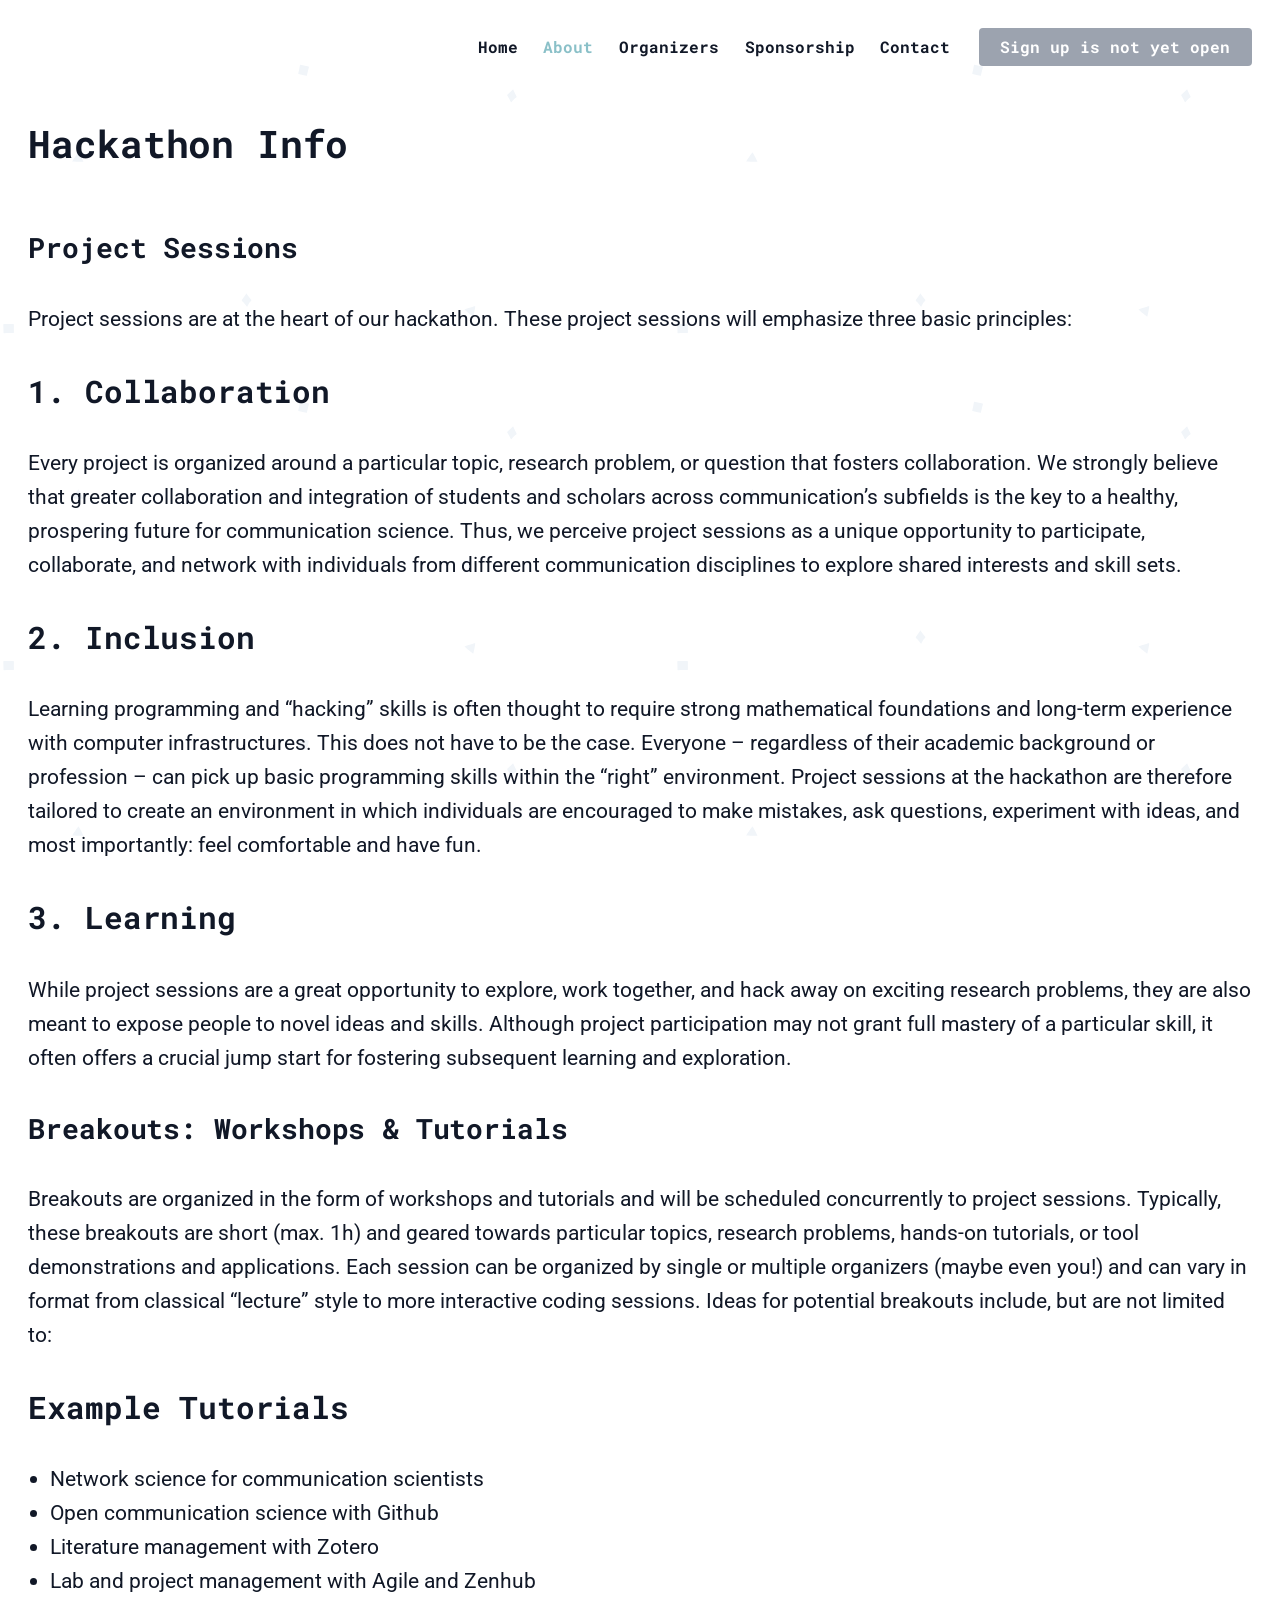
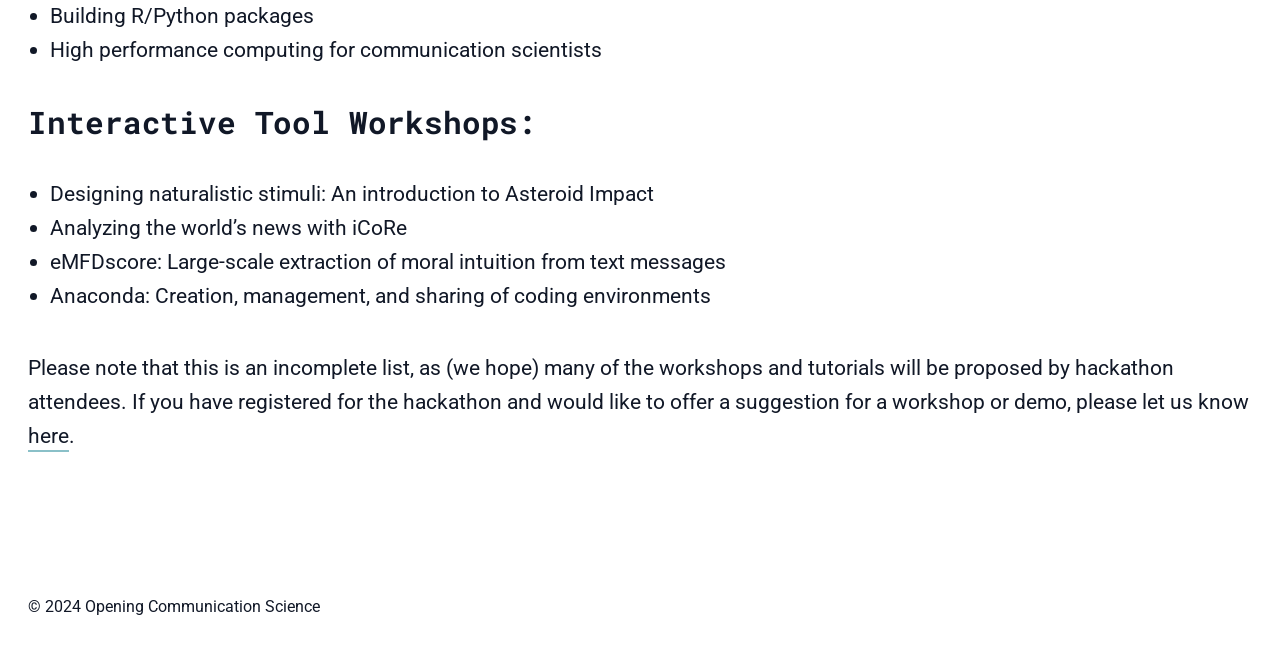
==== about/index.html @ c0825c92 "deploy: c9e9cd7296f5fb34f04fe5cd04d7754f716334cf" ====
<!doctype html><html lang="en"><head><meta charset="utf-8"><meta name="viewport" content="width=device-width,initial-scale=1"><title>About | Opening Communication Science</title><link rel="stylesheet" href="/css/main.min.css"><script src="/js/main.min.js" defer="defer"></script><script async src="https://www.googletagmanager.com/gtag/js?id=UA-152389130-1"></script><script>window.dataLayer = window.dataLayer || [];
        function gtag(){dataLayer.push(arguments);}
        gtag('js', new Date());

        gtag('config', 'UA-152389130-1');</script><meta name="description" content="More information about the 2022 hackathon"><meta name="format-detection" content="telephone=no"><meta name="robots" content="index,follow"><link rel="canonical" href="https://hackingcommsci.org/about/"><meta name="twitter:card" content="summary_large_image"><meta name="twitter:title" content="About | Opening Communication Science"><meta name="twitter:description" content="More information about the 2022 hackathon"><meta name="twitter:site" content="@jake_fisher"><meta name="twitter:creator" content="@jake_fisher"><meta name="twitter:image:src" content="https://hackingcommsci.org/commhack-site/images/meta/social_image.png"><meta name="og:title" content="About | Opening Communication Science"><meta name="og:description" content="More information about the 2022 hackathon"><meta name="og:image" content="https://hackingcommsci.org/commhack-site/images/meta/social_image.png"><meta name="og:url" content="https://hackingcommsci.org/about/"><meta name="og:site_name" content="Opening Communication Science"><meta name="og:locale" content="en_GB"><meta name="og:type" content="website"><link rel="icon" type="image/svg+xml" href="/commhack-site/favicon.svg"><link rel="icon" type="image/png" href="/commhack-site/favicon.png"><link rel="apple-touch-icon" href="/commhack-site/images/meta/ios_app_image.png" sizes="180x180"></head><body id="page-about" class="type-page page-about bg-white color-primary font-base leading-normal"><a class="sr-only" href="#main">Skip to content</a><div id="wrapper" class="wrapper box-flex pb-900"><header id="header" class="header"><div class="header-inner inner pt-600 pb-600 mobileL:box-flex"><a class="logo box-block color-white weight-bold" href="/commhack-site/" title="#HACKICA20">#HACKICA20</a><nav id="nav" class="nav box-hidden mobileXL:box-block" aria-label="Primary"><ul class="menu mobileXL:box-flex"><li class="item"><a href="/commhack-site/" style="border-radius: .1em" class="link box-block color-primary text-400 weight-semibold pl-300 pr-300">Home</a></li><li class="item"><a href="/commhack-site/about/" style="border-radius: .1em" class="link box-block color-primary text-400 weight-semibold pl-300 pr-300 active" aria-current="page">About</a></li><li class="item"><a href="/commhack-site/organizers/" style="border-radius: .1em" class="link box-block color-primary text-400 weight-semibold pl-300 pr-300">Organizers</a></li><li class="item"><a href="/commhack-site/sponsorship/" style="border-radius: .1em" class="link box-block color-primary text-400 weight-semibold pl-300 pr-300">Sponsorship</a></li><li class="item"><a href="/commhack-site/contact/" style="border-radius: .1em" class="link box-block color-primary text-400 weight-semibold pl-300 pr-300">Contact</a></li><li class="item ml-400"><a href="" class="link link-get-started bg-grey box-block color-white text-400 weight-semibold pl-500 pr-500">Sign up is not yet open</a></li></ul></nav></div></header><main id="main" class="main inner box-flex pt-600 pb-1100" tabindex="-1"><article id="container-centre" class="column centre"><header class="page-header"><h1 class="page-title">Hackathon Info</h1></header><div class="content flow"><h2>Project Sessions</h2><p>Project sessions are at the heart of our hackathon. These project sessions will emphasize three basic principles:</p><h3>1. Collaboration</h3><p>Every project is organized around a particular topic, research problem, or question that fosters collaboration. We strongly believe that greater collaboration and integration of students and scholars across communication’s subfields is the key to a healthy, prospering future for communication science. Thus, we perceive project sessions as a unique opportunity to participate, collaborate, and network with individuals from different communication disciplines to explore shared interests and skill sets.</p><h3>2. Inclusion</h3><p>Learning programming and “hacking” skills is often thought to require strong mathematical foundations and long-term experience with computer infrastructures. This does not have to be the case. Everyone – regardless of their academic background or profession – can pick up basic programming skills within the “right” environment. Project sessions at the hackathon are therefore tailored to create an environment in which individuals are encouraged to make mistakes, ask questions, experiment with ideas, and most importantly: feel comfortable and have fun.</p><h3>3. Learning</h3><p>While project sessions are a great opportunity to explore, work together, and hack away on exciting research problems, they are also meant to expose people to novel ideas and skills. Although project participation may not grant full mastery of a particular skill, it often offers a crucial jump start for fostering subsequent learning and exploration.</p><h2>Breakouts: Workshops &amp; Tutorials</h2><p>Breakouts are organized in the form of workshops and tutorials and will be scheduled concurrently to project sessions. Typically, these breakouts are short (max. 1h) and geared towards particular topics, research problems, hands-on tutorials, or tool demonstrations and applications. Each session can be organized by single or multiple organizers (maybe even you!) and can vary in format from classical “lecture” style to more interactive coding sessions. Ideas for potential breakouts include, but are not limited to:</p><h3>Example Tutorials</h3><ul><li>Network science for communication scientists</li><li>Open communication science with Github</li><li>Literature management with Zotero</li><li>Lab and project management with Agile and Zenhub</li><li>Building R/Python packages</li><li>High performance computing for communication scientists</li></ul><h3>Interactive Tool Workshops:</h3><ul><li>Designing naturalistic stimuli: An introduction to Asteroid Impact</li><li>Analyzing the world’s news with iCoRe</li><li>eMFDscore: Large-scale extraction of moral intuition from text messages</li><li>Anaconda: Creation, management, and sharing of coding environments</li></ul><p>Please note that this is an incomplete list, as (we hope) many of the workshops and tutorials will be proposed by hackathon attendees. If you have registered for the hackathon and would like to offer a suggestion for a workshop or demo, please let us know <a href="https://mediaillinois.co1.qualtrics.com/jfe/form/SV_9S20aEF33zdWPe6">here</a>.</p></div></article></main><footer id="footer" class="footer bg-white"><div class="footer-inner inner box-flex pt-600 pb-600"><p class="color-primary text-400">© 2024 Opening Communication Science</p><ul class="social-icons box-flex"><li class="ml-400"><a href="https://github.com/jacobtfisher/commhack-2022" class="icon-link box-block color-primary" target="_blank" rel="noreferrer noopener"><span class="sr-only">Find me on github</span> <svg class="icon box-block" fill="currentColor" aria-hidden="true"><use xmlns:xlink="http://www.w3.org/1999/xlink" xlink:href="/commhack-site/images/icons/icon-library.svg#icon-github"></use></svg></a></li><li class="ml-400"><a href="https://twitter.com/hackingcommsci" class="icon-link box-block color-primary" target="_blank" rel="noreferrer noopener"><span class="sr-only">Find me on twitter</span> <svg class="icon box-block" fill="currentColor" aria-hidden="true"><use xmlns:xlink="http://www.w3.org/1999/xlink" xlink:href="/commhack-site/images/icons/icon-library.svg#icon-twitter"></use></svg></a></li></ul></div></footer></div><nav id="mobile-nav" class="mobile-nav width-full height-screen box-flex bg-white pl-700 pr-700 pt-800 z-20 mobileXL:box-hidden" aria-label="Mobile"><ul class="width-full"><li class="item"><a href="/commhack-site/" class="link box-block color-primary text-600 weight-bold">Home</a></li><li class="item"><a href="/commhack-site/about/" class="link box-block color-primary text-600 weight-bold active" aria-current="page">About</a></li><li class="item"><a href="/commhack-site/organizers/" class="link box-block color-primary text-600 weight-bold">Organizers</a></li><li class="item"><a href="/commhack-site/sponsorship/" class="link box-block color-primary text-600 weight-bold">Sponsorship</a></li><li class="item"><a href="/commhack-site/contact/" class="link box-block color-primary text-600 weight-bold">Contact</a></li></ul></nav><button id="mobile-nav-toggle" class="mobile-nav-toggle box-flex width-full bg-secondary z-20 mobileXL:box-hidden" aria-label="Mobile Navigation Toggle" aria-expanded="false" aria-controls="mobile-nav"><span class="mobile-nav-label text-400 weight-bold color-white">Menu</span> <span class="mobile-nav-icon box-flex ml-300" aria-hidden="true"><span class="icon-line box-block bg-white"></span> <span class="icon-line box-block bg-white"></span> <span class="icon-line box-block bg-white"></span></span></button></body></html>
---- css/main.min.css ----
@charset "UTF-8";@import url(https://cdn-uicons.flaticon.com/uicons-regular-rounded/css/uicons-regular-rounded.css);@import url(https://fonts.googleapis.com/css2?family=Roboto+Mono:ital,wght@0,100;0,200;0,300;0,400;0,500;0,600;0,700;1,100;1,200;1,300;1,400;1,500;1,600;1,700&family=Roboto:ital,wght@0,100;0,300;0,400;0,500;0,700;0,900;1,100;1,300;1,400;1,500;1,700;1,900&display=swap);.bg-primary{background:#111827}.bg-secondary{background:#8ac0c8}.bg-light-red{background:#f87171}.bg-grey{background:#9ca3af}.bg-light-grey{background:#f3f4f6}.bg-white{background:#fff}.color-primary{color:#111827}.color-secondary{color:#8ac0c8}.color-light-red{color:#f87171}.color-grey{color:#9ca3af}.color-light-grey{color:#f3f4f6}.color-white{color:#fff}.font-base{font-family:Roboto,ui-sans-serif,system-ui,-apple-system,BlinkMacSystemFont,sans-serif}.font-heading{font-family:Roboto Mono,ui-monospace,system-ui,-apple-system,BlinkMacSystemFont,monospace}.box-block{display:block}.box-inline-block{display:inline-block}.box-flex{display:flex}.box-grid{display:grid}.box-hidden{display:none}.mt-200{margin-top:clamp(.56rem,.53rem + .16vw,.64rem)}.mt-300{margin-top:clamp(.7rem,.66rem + .2vw,.8rem)}.mt-400{margin-top:clamp(.88rem,.83rem + .24vw,1rem)}.mt-500{margin-top:clamp(1.09rem,1rem + .47vw,1.33rem)}.mt-600{margin-top:clamp(1.37rem,1.21rem + .8vw,1.78rem)}.mt-700{margin-top:clamp(1.71rem,1.45rem + 1.29vw,2.37rem)}.mt-800{margin-top:clamp(2.14rem,1.74rem + 1.99vw,3.16rem)}.mt-900{margin-top:clamp(2.67rem,2.07rem + 3vw,4.21rem)}.mt-1000{margin-top:clamp(3.34rem,2.45rem + 4.43vw,5.61rem)}.mt-1100{margin-top:clamp(4.18rem,3.06rem + 5.54vw,7.01rem)}.mb-200{margin-bottom:clamp(.56rem,.53rem + .16vw,.64rem)}.mb-300{margin-bottom:clamp(.7rem,.66rem + .2vw,.8rem)}.mb-400{margin-bottom:clamp(.88rem,.83rem + .24vw,1rem)}.mb-500{margin-bottom:clamp(1.09rem,1rem + .47vw,1.33rem)}.mb-600{margin-bottom:clamp(1.37rem,1.21rem + .8vw,1.78rem)}.mb-700{margin-bottom:clamp(1.71rem,1.45rem + 1.29vw,2.37rem)}.mb-800{margin-bottom:clamp(2.14rem,1.74rem + 1.99vw,3.16rem)}.mb-900{margin-bottom:clamp(2.67rem,2.07rem + 3vw,4.21rem)}.mb-1000{margin-bottom:clamp(3.34rem,2.45rem + 4.43vw,5.61rem)}.mb-1100{margin-bottom:clamp(4.18rem,3.06rem + 5.54vw,7.01rem)}.ml-200{margin-left:clamp(.56rem,.53rem + .16vw,.64rem)}.ml-300{margin-left:clamp(.7rem,.66rem + .2vw,.8rem)}.ml-400{margin-left:clamp(.88rem,.83rem + .24vw,1rem)}.ml-500{margin-left:clamp(1.09rem,1rem + .47vw,1.33rem)}.ml-600{margin-left:clamp(1.37rem,1.21rem + .8vw,1.78rem)}.ml-700{margin-left:clamp(1.71rem,1.45rem + 1.29vw,2.37rem)}.ml-800{margin-left:clamp(2.14rem,1.74rem + 1.99vw,3.16rem)}.ml-900{margin-left:clamp(2.67rem,2.07rem + 3vw,4.21rem)}.ml-1000{margin-left:clamp(3.34rem,2.45rem + 4.43vw,5.61rem)}.ml-1100{margin-left:clamp(4.18rem,3.06rem + 5.54vw,7.01rem)}.mr-200{margin-right:clamp(.56rem,.53rem + .16vw,.64rem)}.mr-300{margin-right:clamp(.7rem,.66rem + .2vw,.8rem)}.mr-400{margin-right:clamp(.88rem,.83rem + .24vw,1rem)}.mr-500{margin-right:clamp(1.09rem,1rem + .47vw,1.33rem)}.mr-600{margin-right:clamp(1.37rem,1.21rem + .8vw,1.78rem)}.mr-700{margin-right:clamp(1.71rem,1.45rem + 1.29vw,2.37rem)}.mr-800{margin-right:clamp(2.14rem,1.74rem + 1.99vw,3.16rem)}.mr-900{margin-right:clamp(2.67rem,2.07rem + 3vw,4.21rem)}.mr-1000{margin-right:clamp(3.34rem,2.45rem + 4.43vw,5.61rem)}.mr-1100{margin-right:clamp(4.18rem,3.06rem + 5.54vw,7.01rem)}.pt-200{padding-top:clamp(.56rem,.53rem + .16vw,.64rem)}.pt-300{padding-top:clamp(.7rem,.66rem + .2vw,.8rem)}.pt-400{padding-top:clamp(.88rem,.83rem + .24vw,1rem)}.pt-500{padding-top:clamp(1.09rem,1rem + .47vw,1.33rem)}.pt-600{padding-top:clamp(1.37rem,1.21rem + .8vw,1.78rem)}.pt-700{padding-top:clamp(1.71rem,1.45rem + 1.29vw,2.37rem)}.pt-800{padding-top:clamp(2.14rem,1.74rem + 1.99vw,3.16rem)}.pt-900{padding-top:clamp(2.67rem,2.07rem + 3vw,4.21rem)}.pt-1000{padding-top:clamp(3.34rem,2.45rem + 4.43vw,5.61rem)}.pt-1100{padding-top:clamp(4.18rem,3.06rem + 5.54vw,7.01rem)}.pb-200{padding-bottom:clamp(.56rem,.53rem + .16vw,.64rem)}.pb-300{padding-bottom:clamp(.7rem,.66rem + .2vw,.8rem)}.pb-400{padding-bottom:clamp(.88rem,.83rem + .24vw,1rem)}.pb-500{padding-bottom:clamp(1.09rem,1rem + .47vw,1.33rem)}.pb-600{padding-bottom:clamp(1.37rem,1.21rem + .8vw,1.78rem)}.pb-700{padding-bottom:clamp(1.71rem,1.45rem + 1.29vw,2.37rem)}.pb-800{padding-bottom:clamp(2.14rem,1.74rem + 1.99vw,3.16rem)}.pb-900{padding-bottom:clamp(2.67rem,2.07rem + 3vw,4.21rem)}.pb-1000{padding-bottom:clamp(3.34rem,2.45rem + 4.43vw,5.61rem)}.pb-1100{padding-bottom:clamp(4.18rem,3.06rem + 5.54vw,7.01rem)}.pl-200{padding-left:clamp(.56rem,.53rem + .16vw,.64rem)}.pl-300{padding-left:clamp(.7rem,.66rem + .2vw,.8rem)}.pl-400{padding-left:clamp(.88rem,.83rem + .24vw,1rem)}.pl-500{padding-left:clamp(1.09rem,1rem + .47vw,1.33rem)}.pl-600{padding-left:clamp(1.37rem,1.21rem + .8vw,1.78rem)}.pl-700{padding-left:clamp(1.71rem,1.45rem + 1.29vw,2.37rem)}.pl-800{padding-left:clamp(2.14rem,1.74rem + 1.99vw,3.16rem)}.pl-900{padding-left:clamp(2.67rem,2.07rem + 3vw,4.21rem)}.pl-1000{padding-left:clamp(3.34rem,2.45rem + 4.43vw,5.61rem)}.pl-1100{padding-left:clamp(4.18rem,3.06rem + 5.54vw,7.01rem)}.pr-200{padding-right:clamp(.56rem,.53rem + .16vw,.64rem)}.pr-300{padding-right:clamp(.7rem,.66rem + .2vw,.8rem)}.pr-400{padding-right:clamp(.88rem,.83rem + .24vw,1rem)}.pr-500{padding-right:clamp(1.09rem,1rem + .47vw,1.33rem)}.pr-600{padding-right:clamp(1.37rem,1.21rem + .8vw,1.78rem)}.pr-700{padding-right:clamp(1.71rem,1.45rem + 1.29vw,2.37rem)}.pr-800{padding-right:clamp(2.14rem,1.74rem + 1.99vw,3.16rem)}.pr-900{padding-right:clamp(2.67rem,2.07rem + 3vw,4.21rem)}.pr-1000{padding-right:clamp(3.34rem,2.45rem + 4.43vw,5.61rem)}.pr-1100{padding-right:clamp(4.18rem,3.06rem + 5.54vw,7.01rem)}.text-200{font-size:clamp(.56rem,.53rem + .16vw,.64rem)}.text-300{font-size:clamp(.7rem,.66rem + .2vw,.8rem)}.text-400{font-size:clamp(.88rem,.83rem + .24vw,1rem)}.text-500{font-size:clamp(1.09rem,1rem + .47vw,1.33rem)}.text-600{font-size:clamp(1.37rem,1.21rem + .8vw,1.78rem)}.text-700{font-size:clamp(1.71rem,1.45rem + 1.29vw,2.37rem)}.text-800{font-size:clamp(2.14rem,1.74rem + 1.99vw,3.16rem)}.text-900{font-size:clamp(2.67rem,2.07rem + 3vw,4.21rem)}.text-1000{font-size:clamp(3.34rem,2.45rem + 4.43vw,5.61rem)}.text-1100{font-size:clamp(4.18rem,3.06rem + 5.54vw,7.01rem)}.leading-tight{line-height:1.1}.leading-normal{line-height:1.6}.leading-loose{line-height:2}.weight-thin{font-weight:300}.weight-regular{font-weight:400}.weight-semibold{font-weight:700}.weight-bold{font-weight:900}.width-full{width:100%}.width-screen{width:100vw}.width-half{width:50%}.width-quarter{width:25%}.width-third{width:33.3333333333%}.height-full{height:100%}.height-screen{height:100vh}.length-compact{max-width:25ch}.length-optimal{max-width:75ch}.z-20{z-index:20}@media screen and (min-width:17.5em){.mobileM\:box-block{display:block}.mobileM\:box-inline-block{display:inline-block}.mobileM\:box-flex{display:flex}.mobileM\:box-grid{display:grid}.mobileM\:box-hidden{display:none}.mobileM\:width-full{width:100%}.mobileM\:width-screen{width:100vw}.mobileM\:width-half{width:50%}.mobileM\:width-quarter{width:25%}.mobileM\:width-third{width:33.3333333333%}}@media screen and (min-width:22.5em){.mobileL\:box-block{display:block}.mobileL\:box-inline-block{display:inline-block}.mobileL\:box-flex{display:flex}.mobileL\:box-grid{display:grid}.mobileL\:box-hidden{display:none}.mobileL\:width-full{width:100%}.mobileL\:width-screen{width:100vw}.mobileL\:width-half{width:50%}.mobileL\:width-quarter{width:25%}.mobileL\:width-third{width:33.3333333333%}}@media screen and (min-width:40em){.mobileXL\:box-block{display:block}.mobileXL\:box-inline-block{display:inline-block}.mobileXL\:box-flex{display:flex}.mobileXL\:box-grid{display:grid}.mobileXL\:box-hidden{display:none}.mobileXL\:width-full{width:100%}.mobileXL\:width-screen{width:100vw}.mobileXL\:width-half{width:50%}.mobileXL\:width-quarter{width:25%}.mobileXL\:width-third{width:33.3333333333%}}@media screen and (min-width:48em){.tablet\:box-block{display:block}.tablet\:box-inline-block{display:inline-block}.tablet\:box-flex{display:flex}.tablet\:box-grid{display:grid}.tablet\:box-hidden{display:none}.tablet\:width-full{width:100%}.tablet\:width-screen{width:100vw}.tablet\:width-half{width:50%}.tablet\:width-quarter{width:25%}.tablet\:width-third{width:33.3333333333%}}@media screen and (min-width:64em){.laptop\:box-block{display:block}.laptop\:box-inline-block{display:inline-block}.laptop\:box-flex{display:flex}.laptop\:box-grid{display:grid}.laptop\:box-hidden{display:none}.laptop\:width-full{width:100%}.laptop\:width-screen{width:100vw}.laptop\:width-half{width:50%}.laptop\:width-quarter{width:25%}.laptop\:width-third{width:33.3333333333%}}@media screen and (min-width:80em){.desktop\:box-block{display:block}.desktop\:box-inline-block{display:inline-block}.desktop\:box-flex{display:flex}.desktop\:box-grid{display:grid}.desktop\:box-hidden{display:none}.desktop\:width-full{width:100%}.desktop\:width-screen{width:100vw}.desktop\:width-half{width:50%}.desktop\:width-quarter{width:25%}.desktop\:width-third{width:33.3333333333%}}@media screen and (min-width:90em){.desktopL\:box-block{display:block}.desktopL\:box-inline-block{display:inline-block}.desktopL\:box-flex{display:flex}.desktopL\:box-grid{display:grid}.desktopL\:box-hidden{display:none}.desktopL\:width-full{width:100%}.desktopL\:width-screen{width:100vw}.desktopL\:width-half{width:50%}.desktopL\:width-quarter{width:25%}.desktopL\:width-third{width:33.3333333333%}}@media screen and (min-width:120em){.desktopXL\:box-block{display:block}.desktopXL\:box-inline-block{display:inline-block}.desktopXL\:box-flex{display:flex}.desktopXL\:box-grid{display:grid}.desktopXL\:box-hidden{display:none}.desktopXL\:width-full{width:100%}.desktopXL\:width-screen{width:100vw}.desktopXL\:width-half{width:50%}.desktopXL\:width-quarter{width:25%}.desktopXL\:width-third{width:33.3333333333%}}:root{--max-width:80rem;--gap:clamp(1.37rem,1.21rem + 0.8vw,1.78rem);--base-font-size:1rem;--ratio:1.1;--text-200:calc((var(--base-font-size)/var(--ratio))/var(--ratio)/var(--ratio));--text-300:calc((var(--base-font-size)/var(--ratio))/var(--ratio));--text-400:calc(var(--text-300)*var(--ratio));--text-500:calc(var(--text-400)*var(--ratio)*var(--ratio));--text-600:calc(var(--text-500)*var(--ratio));--text-700:calc(var(--text-600)*var(--ratio));--text-800:calc(var(--text-700)*var(--ratio));--text-900:calc(var(--text-800)*var(--ratio));--text-1000:calc(var(--text-900)*var(--ratio));--text-1100:calc(var(--text-1000)*var(--ratio));--border-radius:.25rem;--border-size:.15rem;--transition-duration:.25s;--transition-timing:ease-out}@media (min-width:48em){:root{--ratio:1.2}}@media (min-width:64em){:root{--ratio:1.25}}.inner{margin:0 auto;max-width:var(--max-width);padding-left:clamp(1.37rem,1.21rem + .8vw,1.78rem);padding-right:clamp(1.37rem,1.21rem + .8vw,1.78rem);width:100%}.flow>*+*{margin-top:var(--gap)}@media (min-width:48em){.flow>*+*{--gap:clamp(1.71rem,1.45rem + 1.29vw,2.37rem)}}[data-src]{opacity:0}.loaded{opacity:1;transition:opacity var(--transition-duration) var(--transition-timing)}.sr-only{clip:rect(0,0,0,0);border-width:0;height:1px;margin:-1px;overflow:hidden;padding:0;position:absolute;white-space:nowrap;width:1px}.tooltip{display:inline-block;position:relative}.tooltip .tooltiptext{background-color:#000;border-radius:6px;color:#fff;font-size:.8rem;padding:5px;position:absolute;text-align:center;visibility:hidden;width:auto;z-index:1}.tooltip:hover .tooltiptext{visibility:visible}*,:after,:before{box-sizing:border-box}html{min-height:100%;scroll-behavior:smooth}body{-webkit-font-smoothing:antialiased;overflow-x:hidden;text-rendering:optimizeLegibility}blockquote,body,dd,dl,figure,h1,h2,h3,h4,ol,p,ul{margin:0}img{display:block;height:auto;max-width:100%}button,input,select,textarea{font:inherit}@media (prefers-reduced-motion:reduce){*{animation-duration:NaNs!important;animation-iteration-count:1!important;scroll-behavior:auto!important;transition-duration:NaNs!important}}ol[class],ul[class]{list-style:none;padding:0}body{font-size:clamp(1.09rem,1rem + .47vw,1.33rem)}h1,h2,h3{font-family:Roboto Mono;letter-spacing:-.01rem;line-height:1.1}h1{--gap:clamp(1.37rem,1.21rem + 0.8vw,1.78rem);font-size:clamp(1.37rem,1.21rem + .8vw,1.78rem);margin:0 0 var(--gap)}@media (min-width:40em){h1{--gap:clamp(1.71rem,1.45rem + 1.29vw,2.37rem);font-size:clamp(1.71rem,1.45rem + 1.29vw,2.37rem);margin:0 0 var(--gap)}}h2{font-size:clamp(1.09rem,1rem + .47vw,1.33rem)}@media (min-width:40em){h2{--gap:clamp(1.37rem,1.21rem + 0.8vw,1.78rem);font-size:clamp(1.37rem,1.21rem + .8vw,1.78rem);margin:0 0 var(--gap)}}h3{font-size:var(--text-700)}.content{word-wrap:break-word}.sub-heading{color:#9ca3af;font-family:Roboto Mono;font-weight:500;line-height:1.5}.page-title{margin:0}ol,ul{padding:0 0 0 clamp(1.09rem,1rem + .47vw,1.33rem)}a{text-decoration:none;transition:color var(--transition-duration) var(--transition-timing)}a:not([class]){-webkit-text-decoration-skip:ink;border-bottom:var(--border-size) solid #8ac0c8;color:currentColor;padding-bottom:.1rem;text-decoration-skip-ink:auto}a:not([class]):hover{color:#8ac0c8}:focus{outline:3px solid #8ac0c8;outline-offset:.25rem}.wrapper{background-attachment:fixed;background-image:url("data:image/svg+xml;charset=utf-8,%3Csvg xmlns='http://www.w3.org/2000/svg' width='674' height='337' viewBox='0 0 1600 800'%3E%3Cpath fill='%23F1F5F9' d='M1102.5 734.8c2.5-1.2 24.8-8.6 25.6-7.5.5.7-3.9 23.8-4.6 24.5-.2.3-16-12.3-21-17zm123.8-505.7c0-.1-4.9-9.4-7-14.2-.1-.3-.3-1.1-.4-1.6-.1-.4-.3-.7-.6-.9-.3-.2-.6-.1-.8.1l-13.1 12.3c-.2.2-.3.5-.4.8 0 .3 0 .7.2 1 .1.1 1.4 2.5 2.1 3.6 2.4 3.7 6.5 12.1 6.5 12.2.2.3.4.5.7.6.3 0 .5-.1.7-.3 0 0 1.8-2.5 2.7-3.6 1.5-1.6 3-3.2 4.6-4.7 1.2-1.2 1.6-1.4 2.1-1.6.5-.3 1.1-.5 2.5-1.9.4-.5.5-1.3.2-1.8zM33 770.3c0-.7-.5-1.2-1.2-1.2-.1 0-.3 0-.4.1-1.6.2-14.3.1-22.2 0-.3 0-.6.1-.9.4-.2.2-.4.5-.4.9 0 .2 0 4.9.1 5.9l.4 13.6c0 .3.2.6.4.9.2.2.5.3.8.3h.1c7.3-.7 14.7-.9 22-.6.3 0 .7-.1.9-.3.2-.2.4-.6.4-.9-.1-6.1-.1-13.2 0-19.1zm138.1-386.9c1.3-2.5 14.3-22 15.6-21.6.8.3 11.5 21.2 11.5 22.1-.1.3-20.3.1-27.1-.5zm425.3 328.4c-.1-.1-6.7-8.2-9.7-12.5-.2-.3-.5-1-.7-1.5-.2-.4-.4-.7-.7-.8-.3-.1-.6 0-.8.3L574 712c-.2.2-.2.5-.2.9 0 .3.2.7.4.9.1.1 1.8 2.2 2.8 3.1 3.1 3.1 8.8 10.5 8.9 10.6.2.3.5.4.8.4.3 0 .5-.2.6-.5 0 0 1.2-2.8 2-4.1 1.1-1.9 2.3-3.7 3.5-5.5.9-1.4 1.3-1.7 1.7-2 .5-.4 1-.7 2.1-2.4.3-.3.2-1.1-.2-1.6zm131.1-531.9c.6.2 1.3-.2 1.4-.8v-.4c.2-1.4 2.8-12.6 4.5-19.5.1-.3 0-.6-.2-.8-.2-.3-.5-.4-.8-.5-.2 0-4.7-1.1-5.7-1.3l-13.4-2.7c-.3-.1-.7 0-.9.2-.2.2-.4.4-.5.6v.1c-.8 6.5-2.2 13.1-3.9 19.4-.1.3 0 .6.2.9.2.3.5.4.8.5 5.8 1.3 12.7 2.9 18.5 4.3zm1-1.8c-.1-.1-.2-.2-.4-.2.2 0 .3.1.4.2z'/%3E%3Cg fill-opacity='.06' fill='%23FFF'%3E%3Cpath d='M699.6 472.7c-1.5 0-2.8-.8-3.5-2.3-.8-1.9 0-4.2 1.9-5 3.7-1.6 6.8-4.7 8.4-8.5 1.6-3.8 1.7-8.1.2-11.9-.3-.9-.8-1.8-1.2-2.8-.8-1.7-1.8-3.7-2.3-5.9-.9-4.1-.2-8.6 2-12.8 1.7-3.1 4.1-6.1 7.6-9.1 1.6-1.4 4-1.2 5.3.4 1.4 1.6 1.2 4-.4 5.3-2.8 2.5-4.7 4.7-5.9 7-1.4 2.6-1.9 5.3-1.3 7.6.3 1.4 1 2.8 1.7 4.3l1.5 3.3c2.1 5.6 2 12-.3 17.6-2.3 5.5-6.8 10.1-12.3 12.5-.4.2-.9.3-1.4.3zm40.8-51.3c1.5-.2 3 .5 3.8 1.9 1.1 1.8.4 4.2-1.4 5.3-3.7 2.1-6.4 5.6-7.6 9.5-1.2 4-.8 8.4 1.1 12.1.4.9 1 1.7 1.6 2.7 1 1.7 2.2 3.5 3 5.7 1.4 4 1.2 8.7-.6 13.2-1.4 3.4-3.5 6.6-6.8 10.1-1.5 1.6-3.9 1.7-5.5.2-1.6-1.4-1.7-3.9-.2-5.4 2.6-2.8 4.3-5.3 5.3-7.7 1.1-2.8 1.3-5.6.5-7.9-.5-1.3-1.3-2.7-2.2-4.1-.6-1-1.3-2.1-1.9-3.2-2.8-5.4-3.4-11.9-1.7-17.8 1.8-5.9 5.8-11 11.2-14 .4-.4.9-.6 1.4-.6zM261.3 590.9c5.7 6.8 9 15.7 9.4 22.4.5 7.3-2.4 16.4-10.2 20.4-3 1.5-6.7 2.2-11.2 2.2-7.9-.1-12.9-2.9-15.4-8.4-2.1-4.7-2.3-11.4 1.8-15.9 3.2-3.5 7.8-4.1 11.2-1.6 1.2.9 1.5 2.7.6 3.9-.9 1.2-2.7 1.5-3.9.6-1.8-1.3-3.6.6-3.8.8-2.4 2.6-2.1 7-.8 9.9 1.5 3.4 4.7 5 10.4 5.1 3.6 0 6.4-.5 8.6-1.6 4.7-2.4 7.7-8.6 7.2-15-.5-7.3-5.3-18.2-13-23.9-4.2-3.1-8.5-4.1-12.9-3.1-3.1.7-6.2 2.4-9.7 5-6.6 5.1-11.7 11.8-14.2 19-2.7 7.7-2.1 15.8 1.9 23.9.7 1.4.1 3.1-1.3 3.7-1.4.7-3.1.1-3.7-1.3-4.6-9.4-5.4-19.2-2.2-28.2 2.9-8.2 8.6-15.9 16.1-21.6 4.1-3.1 8-5.1 11.8-6 6-1.4 12 0 17.5 4 2.1 1.7 4.1 3.6 5.8 5.7z'/%3E%3Ccircle cx='1013.7' cy='153.9' r='7.1'/%3E%3Ccircle cx='1024.3' cy='132.1' r='7.1'/%3E%3Ccircle cx='1037.3' cy='148.9' r='7.1'/%3E%3Cpath d='M1508.7 297.2c-4.8-5.4-9.7-10.8-14.8-16.2 5.6-5.6 11.1-11.5 15.6-18.2 1.2-1.7.7-4.1-1-5.2-1.7-1.2-4.1-.7-5.2 1-4.2 6.2-9.1 11.6-14.5 16.9-4.8-5-9.7-10-14.7-14.9-1.5-1.5-3.9-1.5-5.3 0-1.5 1.5-1.5 3.9 0 5.3 4.9 4.8 9.7 9.8 14.5 14.8-1.1 1.1-2.3 2.2-3.5 3.2-4.1 3.8-8.4 7.8-12.4 12-1.4 1.5-1.4 3.8 0 5.3 1.5 1.4 3.9 1.4 5.3-.1 3.9-4 8.1-7.9 12.1-11.7 1.2-1.1 2.3-2.2 3.5-3.3 4.9 5.3 9.8 10.6 14.6 15.9l.2.2c1.4 1.4 3.7 1.5 5.2.2 1.7-1.2 1.8-3.6.4-5.2zM327.6 248.6l-.4-2.6c-1.5-11.1-2.2-23.2-2.3-37 0-5.5 0-11.5.2-18.5v-2.3c0-5 0-11.2 3.9-13.5 2.2-1.3 5.1-1 8.5.9 5.7 3.1 13.2 8.7 17.5 14.9 5.5 7.8 7.3 16.9 5 25.7-3.2 12.3-15 31-30 32.1l-2.4.3zm4.5-69.4c-.2 0-.3 0-.4.1-.1.1-.7.5-1.1 2.7-.3 1.9-.3 4.2-.3 6.3v2.4c-.2 6.9-.2 12.8-.2 18.3.1 12.5.7 23.5 2 33.7 11-2.7 20.4-18.1 23-27.8 1.9-7.2.4-14.8-4.2-21.3-3.9-5.5-10.9-10.6-15.9-13.3-1.4-.8-2.4-1.1-2.9-1.1zM516.3 60.8c-.1 0-.2 0-.4-.1-2.4-.7-4-.9-6.7-.7-.7 0-1.3-.5-1.4-1.2 0-.7.5-1.3 1.2-1.4 3.1-.2 4.9 0 7.6.8.7.2 1.1.9.9 1.6-.2.6-.7 1-1.2 1zm-10.2 9.7c-.5 0-1-.3-1.2-.8-.8-2.1-1.2-4.3-1.3-6.6 0-.7.5-1.3 1.2-1.3s1.3.5 1.3 1.2c.1 2 .5 3.9 1.1 5.8.2.7-.1 1.4-.8 1.6 0 .1-.2.1-.3.1zm-12-6.1c-.4 0-.8-.2-1-.5-.4-.6-.3-1.4.2-1.8 1.8-1.4 3.7-2.6 5.8-3.6.6-.3 1.4 0 1.7.6.3.6 0 1.4-.6 1.7-1.9.9-3.7 2-5.3 3.3-.2.2-.5.3-.8.3zm6.4-9.1c-.5 0-.9-.3-1.2-.7-.5-1-1.2-1.9-2.4-3.4-.3-.4-.7-.9-1.1-1.4-.4-.6-.3-1.4.2-1.8.6-.4 1.4-.3 1.8.2.4.5.8 1 1.1 1.4 1.3 1.6 2.1 2.6 2.7 3.9.3.6 0 1.4-.6 1.7-.1.1-.3.1-.5.1zm6.2-.3c-.3 0-.5-.1-.8-.2-.6-.4-.7-1.2-.3-1.8 1.2-1.7 2.3-3.4 3.3-5.2.3-.6 1.1-.9 1.7-.5.6.3.9 1.1.5 1.7-1 1.9-2.2 3.8-3.5 5.6-.2.2-.5.4-.9.4zm522.6 327.8c-.1 0-.2 0-.4-.1-2.4-.7-4-.9-6.7-.7-.7 0-1.3-.5-1.4-1.2 0-.7.5-1.3 1.2-1.4 3.1-.2 4.9 0 7.6.8.7.2 1.1.9.9 1.6-.2.6-.7 1-1.2 1zm-10.2 9.7c-.5 0-1-.3-1.2-.8-.8-2.1-1.2-4.3-1.3-6.6 0-.7.5-1.3 1.2-1.3s1.3.5 1.3 1.2c.1 2 .5 3.9 1.1 5.8.2.7-.1 1.4-.8 1.6 0 .1-.2.1-.3.1zm-12-6.1c-.4 0-.8-.2-1-.5-.4-.6-.3-1.4.2-1.8 1.8-1.4 3.7-2.6 5.8-3.6.6-.3 1.4 0 1.7.6.3.6 0 1.4-.6 1.7-1.9.9-3.7 2-5.3 3.3-.2.2-.5.3-.8.3zm6.4-9.1c-.5 0-.9-.3-1.2-.7-.5-1-1.2-1.9-2.4-3.4-.3-.4-.7-.9-1.1-1.4-.4-.6-.3-1.4.2-1.8.6-.4 1.4-.3 1.8.2.4.5.8 1 1.1 1.4 1.3 1.6 2.1 2.6 2.7 3.9.3.6 0 1.4-.6 1.7-.1.1-.3.1-.5.1zm6.2-.3c-.3 0-.5-.1-.8-.2-.6-.4-.7-1.2-.3-1.8 1.2-1.7 2.3-3.4 3.3-5.2.3-.6 1.1-.9 1.7-.5.6.3.9 1.1.5 1.7-1 1.9-2.2 3.8-3.5 5.6-.2.2-.5.4-.9.4zm310 196.4c-1.4 0-2.9-.2-4.5-.7-8.4-2.7-16.6-12.7-18.7-20-.4-1.4-.7-2.9-.9-4.4-8.1 3.3-15.5 10.6-15.4 21 0 1.5-1.2 2.7-2.7 2.8-1.5 0-2.7-1.2-2.7-2.7-.1-6.7 2.4-12.9 7-18 3.6-4 8.4-7.1 13.7-8.8.5-6.5 3.1-12.9 7.4-17.4 7-7.4 18.2-8.9 27.3-10.1l.7-.1c1.5-.2 2.9.9 3.1 2.3.2 1.5-.9 2.9-2.3 3.1l-.7.1c-8.6 1.2-18.4 2.5-24 8.4-3 3.2-5 7.7-5.7 12.4 7.9-1 17.7 1.3 24.3 5.7 4.3 2.9 7.1 7.8 7.2 12.7.2 4.3-1.7 8.3-5.2 11.1-2.4 1.6-5 2.6-7.9 2.6zm-18.7-26.7c.1 1.5.4 3 .8 4.4 1.7 5.8 8.7 14.2 15.1 16.3 2.8.9 5.1.5 7.2-1.1 2.7-2.1 3.2-4.8 3.1-6.6-.1-3.2-2-6.4-4.8-8.3-5.7-3.9-14.7-5.8-21.4-4.7z'/%3E%3C/g%3E%3C/svg%3E");flex-direction:column;min-height:100vh}@media (min-width:40em){.wrapper{padding-bottom:0}}.header{display:none}@media (min-width:40em){.header{display:block}}.logo{--logo-size:clamp(0.88rem,0.83rem + 0.24vw,1rem);font-size:var(--logo-size);margin:0 auto}.logo:hover{color:#8ac0c8}@media (min-width:40em){.logo{--logo-size:clamp(1.09rem,1rem + 0.47vw,1.33rem);margin:0 auto 0 0}.header-inner{align-items:center;justify-content:space-between}}.nav{font-family:Roboto Mono}.nav .link{height:clamp(1.71rem,1.45rem + 1.29vw,2.37rem);line-height:clamp(1.71rem,1.45rem + 1.29vw,2.37rem)}.nav .link.active,.nav .link:hover{color:#8ac0c8}.nav .link-get-started{border-radius:var(--border-radius);transition:background-color var(--transition-duration) var(--transition-timing)}.nav .link-get-started:hover{background-color:#4b96a1;color:#fff}.mobile-nav{--transition-duration:.3s;left:0;overflow-y:auto;position:fixed;top:0;transform:translate3d(-100%,0,0);transition:transform var(--transition-duration) cubic-bezier(.77,0,.175,1);transition-delay:.1s;will-change:transform}.mobile-nav.menu-visible{transform:translateZ(0)}.mobile-nav .link{--gap:.25rem;padding:var(--gap) 0}.mobile-nav .link.active,.mobile-nav .link:hover{color:#8ac0c8}.mobile-nav-toggle{align-items:center;border:0;bottom:0;height:clamp(2.67rem,2.07rem + 3vw,4.21rem);justify-content:center;outline:0;position:fixed}.mobile-nav-toggle .mobile-nav-icon{flex-direction:column}.mobile-nav-toggle .icon-line{--transition-duration:.2s;--transition-timing:cubic-bezier(0,0,.2,1);height:2px;transform-origin:7px 1px;transition:transform var(--transition-duration) var(--transition-timing),opacity var(--transition-duration) var(--transition-timing);width:clamp(1.09rem,1rem + .47vw,1.33rem)}.mobile-nav-toggle .icon-line:not(:last-child){margin-bottom:.25rem}.mobile-nav-toggle.expanded .icon-line{margin:0}.mobile-nav-toggle.expanded .icon-line:first-child{transform:rotate(45deg)}.mobile-nav-toggle.expanded .icon-line:nth-child(2){opacity:0}.mobile-nav-toggle.expanded .icon-line:last-child{transform:rotate(-45deg)}.main{flex:1;flex-direction:column}.main:focus{outline:0}.page-header{--gap:clamp(2.14rem,1.74rem + 1.99vw,3.16rem);margin-bottom:var(--gap)}@media (min-width:48em){.page-header{--gap:clamp(2.67rem,2.07rem + 3vw,4.21rem)}}.footer-inner{align-items:center;justify-content:space-between}.button{background-color:#8ac0c8;border:0;border-radius:var(--border-radius);color:#fff;display:inline-block;font-weight:900;padding:clamp(.7rem,.66rem + .2vw,.8rem) clamp(1.09rem,1rem + .47vw,1.33rem);transition:background-color var(--transition-duration) var(--transition-timing)}.button:hover{background-color:#4b96a1}.button:focus{outline:3px solid #8ac0c8;outline-offset:.25rem}.pagination{--gap:clamp(3.34rem,2.45rem + 4.43vw,5.61rem)}.pagination .items{justify-content:space-between;padding:0}.input,.textarea{border:1px solid #9ca3af;border-radius:var(--border-radius);margin:.25rem 0;padding:0 .5rem}.input{height:clamp(2.14rem,1.74rem + 1.99vw,3.16rem)}.textarea{height:clamp(4.18rem,3.06rem + 5.54vw,7.01rem)}.social-icons .icon-link:hover{color:#8ac0c8}.social-icons .icon{--social-icon-size:clamp(1.09rem,1rem + 0.47vw,1.33rem);height:var(--social-icon-size);width:var(--social-icon-size)}.image.fit{display:block;margin:0;-o-object-fit:cover;object-fit:cover;text-align:center;width:100%}.image.fit img{width:100%}.image.circle img{border-radius:50%}.callout{background-color:#f3f4f6;border-radius:1em;display:flex;flex-flow:row wrap;padding:.5em;width:100%}.callout .callout-icon{align-self:top;flex:1 1 0;margin:0 clamp(1.09rem,1rem + .47vw,1.33rem) 0 clamp(.56rem,.53rem + .16vw,.64rem)}.callout .callout-text{flex:99 1 0;font-size:clamp(.88rem,.83rem + .24vw,1rem)}.type-post .length-optimal{margin-left:auto;margin-right:auto}.type-post .categories .category:first-child:before{content:"  /  "}.post-image{border-radius:var(--border-radius)}.post-title{font-size:var(--text-1100)}.post-image-caption{text-align:center}.posts{--gap:clamp(4.18rem,3.06rem + 5.54vw,7.01rem);align-items:stretch;gap:var(--gap);grid-template-columns:repeat(auto-fit,minmax(16rem,1fr));padding-bottom:15vh}.card,.card-header{position:relative}.card-image{border-radius:var(--border-radius)}.card-categories{bottom:0;left:clamp(.7rem,.66rem + .2vw,.8rem);position:absolute;transform:translateY(50%)}.card-categories .category{--border-radius:.15rem;border-radius:var(--border-radius);padding:.25rem .5rem}.card-title-link{border-bottom:var(--border-size) solid #8ac0c8;transition:border-color var(--transition-duration) var(--transition-timing)}.card-title-link:hover{border-bottom-color:#111827}.card .datetime{bottom:0;position:absolute}@media (min-width:48em){.card-title-link{font-size:var(--text-700)}}@media (min-width:64em){.posts{grid-template-columns:repeat(auto-fill,minmax(20rem,1fr))}}.headshot-grid{--gap:clamp(1.71rem,1.45rem + 1.29vw,2.37rem);align-items:stretch;gap:var(--gap);grid-template-columns:repeat(auto-fit,minmax(18rem,2fr));padding-bottom:clamp(1.71rem,1.45rem + 1.29vw,2.37rem)}.headshot-grid .headshot-card{border:2px solid #9ca3af;border-radius:1em;overflow:hidden;position:relative}.headshot-grid .headshot-card .card-body{display:flex;flex-direction:column;padding-bottom:1rem}.headshot-grid .headshot-card .card-body .card-header-image{flex:1 1 auto;width:100%}.headshot-grid .headshot-card .card-body .name{flex:1 1 auto;font-size:clamp(1.09rem,1rem + .47vw,1.33rem);font-weight:700;padding:.5rem 1rem}.headshot-grid .headshot-card .card-body .affiliation{align-items:center;display:flex;flex:1 1 auto;flex-direction:row;line-height:1;padding:.2rem 1rem}.sponsor-grid{align-items:center;-moz-column-gap:2rem;column-gap:2rem;display:flex;flex-flow:row wrap;flex-direction:row;justify-content:space-around;max-width:100%;padding:2rem;row-gap:4rem}.sponsor-grid .masonry-brick{height:4em;max-width:60%;-o-object-fit:contain;object-fit:contain}.sponsor-grid .masonry-brick img.loaded{height:100%;-o-object-fit:contain;object-fit:contain;width:auto}.sponsor-grid .masonry-brick img.loaded :hover{cursor:pointer}
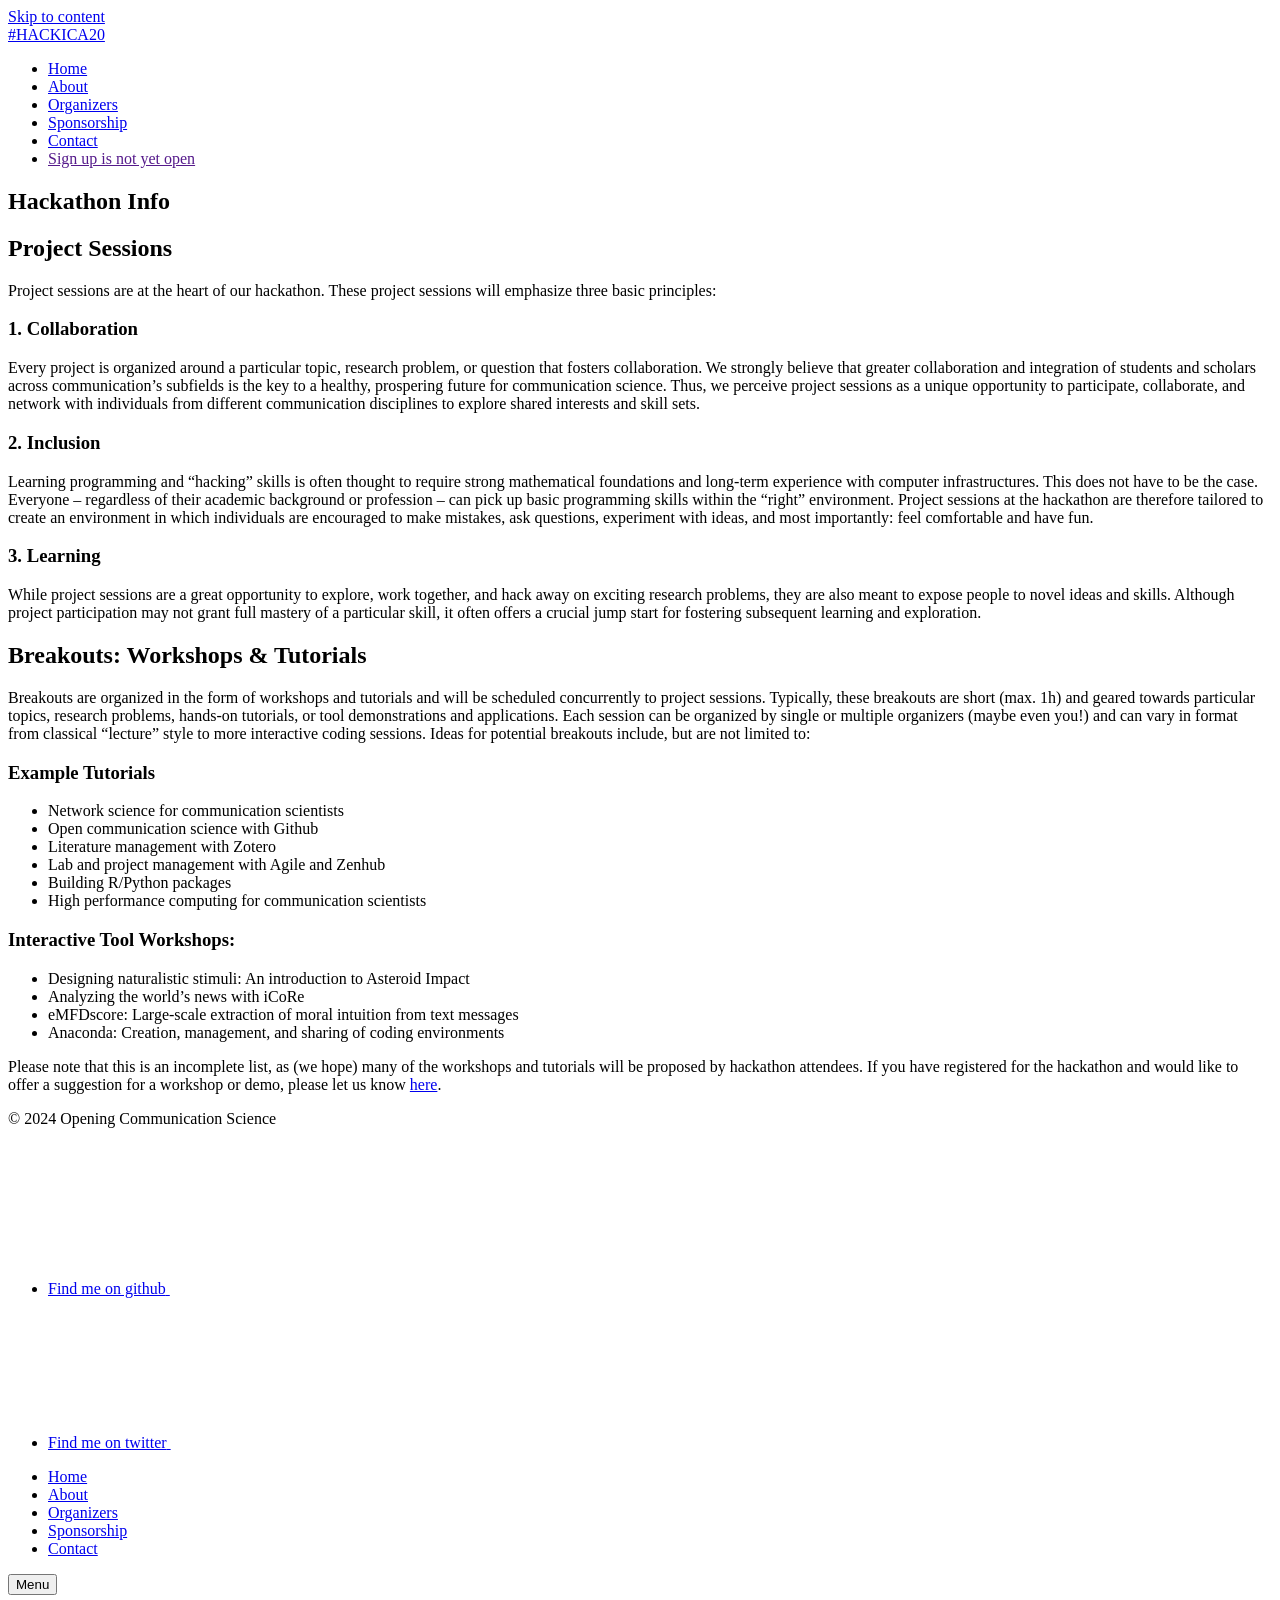
==== commit 09ca27d1: "deploy: 9556dc2379c7ca034df44cdf3aadbb00b8719385" ====
--- a/about/index.html
+++ b/about/index.html
@@ -1,5 +1,5 @@
-<!doctype html><html lang="en"><head><meta charset="utf-8"><meta name="viewport" content="width=device-width,initial-scale=1"><title>About | Opening Communication Science</title><link rel="stylesheet" href="/css/main.min.css"><script src="/js/main.min.js" defer="defer"></script><script async src="https://www.googletagmanager.com/gtag/js?id=UA-152389130-1"></script><script>window.dataLayer = window.dataLayer || [];
+<!doctype html><html lang="en"><head><meta charset="utf-8"><meta name="viewport" content="width=device-width,initial-scale=1"><title>About | Opening Communication Science</title><link rel="stylesheet" href="/commhack-site/css/main.min.css"><script src="/commhack-site/js/main.min.js" defer="defer"></script><script async src="https://www.googletagmanager.com/gtag/js?id=UA-152389130-1"></script><script>window.dataLayer = window.dataLayer || [];
         function gtag(){dataLayer.push(arguments);}
         gtag('js', new Date());
 
-        gtag('config', 'UA-152389130-1');</script><meta name="description" content="More information about the 2022 hackathon"><meta name="format-detection" content="telephone=no"><meta name="robots" content="index,follow"><link rel="canonical" href="https://hackingcommsci.org/about/"><meta name="twitter:card" content="summary_large_image"><meta name="twitter:title" content="About | Opening Communication Science"><meta name="twitter:description" content="More information about the 2022 hackathon"><meta name="twitter:site" content="@jake_fisher"><meta name="twitter:creator" content="@jake_fisher"><meta name="twitter:image:src" content="https://hackingcommsci.org/commhack-site/images/meta/social_image.png"><meta name="og:title" content="About | Opening Communication Science"><meta name="og:description" content="More information about the 2022 hackathon"><meta name="og:image" content="https://hackingcommsci.org/commhack-site/images/meta/social_image.png"><meta name="og:url" content="https://hackingcommsci.org/about/"><meta name="og:site_name" content="Opening Communication Science"><meta name="og:locale" content="en_GB"><meta name="og:type" content="website"><link rel="icon" type="image/svg+xml" href="/commhack-site/favicon.svg"><link rel="icon" type="image/png" href="/commhack-site/favicon.png"><link rel="apple-touch-icon" href="/commhack-site/images/meta/ios_app_image.png" sizes="180x180"></head><body id="page-about" class="type-page page-about bg-white color-primary font-base leading-normal"><a class="sr-only" href="#main">Skip to content</a><div id="wrapper" class="wrapper box-flex pb-900"><header id="header" class="header"><div class="header-inner inner pt-600 pb-600 mobileL:box-flex"><a class="logo box-block color-white weight-bold" href="/commhack-site/" title="#HACKICA20">#HACKICA20</a><nav id="nav" class="nav box-hidden mobileXL:box-block" aria-label="Primary"><ul class="menu mobileXL:box-flex"><li class="item"><a href="/commhack-site/" style="border-radius: .1em" class="link box-block color-primary text-400 weight-semibold pl-300 pr-300">Home</a></li><li class="item"><a href="/commhack-site/about/" style="border-radius: .1em" class="link box-block color-primary text-400 weight-semibold pl-300 pr-300 active" aria-current="page">About</a></li><li class="item"><a href="/commhack-site/organizers/" style="border-radius: .1em" class="link box-block color-primary text-400 weight-semibold pl-300 pr-300">Organizers</a></li><li class="item"><a href="/commhack-site/sponsorship/" style="border-radius: .1em" class="link box-block color-primary text-400 weight-semibold pl-300 pr-300">Sponsorship</a></li><li class="item"><a href="/commhack-site/contact/" style="border-radius: .1em" class="link box-block color-primary text-400 weight-semibold pl-300 pr-300">Contact</a></li><li class="item ml-400"><a href="" class="link link-get-started bg-grey box-block color-white text-400 weight-semibold pl-500 pr-500">Sign up is not yet open</a></li></ul></nav></div></header><main id="main" class="main inner box-flex pt-600 pb-1100" tabindex="-1"><article id="container-centre" class="column centre"><header class="page-header"><h1 class="page-title">Hackathon Info</h1></header><div class="content flow"><h2>Project Sessions</h2><p>Project sessions are at the heart of our hackathon. These project sessions will emphasize three basic principles:</p><h3>1. Collaboration</h3><p>Every project is organized around a particular topic, research problem, or question that fosters collaboration. We strongly believe that greater collaboration and integration of students and scholars across communication’s subfields is the key to a healthy, prospering future for communication science. Thus, we perceive project sessions as a unique opportunity to participate, collaborate, and network with individuals from different communication disciplines to explore shared interests and skill sets.</p><h3>2. Inclusion</h3><p>Learning programming and “hacking” skills is often thought to require strong mathematical foundations and long-term experience with computer infrastructures. This does not have to be the case. Everyone – regardless of their academic background or profession – can pick up basic programming skills within the “right” environment. Project sessions at the hackathon are therefore tailored to create an environment in which individuals are encouraged to make mistakes, ask questions, experiment with ideas, and most importantly: feel comfortable and have fun.</p><h3>3. Learning</h3><p>While project sessions are a great opportunity to explore, work together, and hack away on exciting research problems, they are also meant to expose people to novel ideas and skills. Although project participation may not grant full mastery of a particular skill, it often offers a crucial jump start for fostering subsequent learning and exploration.</p><h2>Breakouts: Workshops &amp; Tutorials</h2><p>Breakouts are organized in the form of workshops and tutorials and will be scheduled concurrently to project sessions. Typically, these breakouts are short (max. 1h) and geared towards particular topics, research problems, hands-on tutorials, or tool demonstrations and applications. Each session can be organized by single or multiple organizers (maybe even you!) and can vary in format from classical “lecture” style to more interactive coding sessions. Ideas for potential breakouts include, but are not limited to:</p><h3>Example Tutorials</h3><ul><li>Network science for communication scientists</li><li>Open communication science with Github</li><li>Literature management with Zotero</li><li>Lab and project management with Agile and Zenhub</li><li>Building R/Python packages</li><li>High performance computing for communication scientists</li></ul><h3>Interactive Tool Workshops:</h3><ul><li>Designing naturalistic stimuli: An introduction to Asteroid Impact</li><li>Analyzing the world’s news with iCoRe</li><li>eMFDscore: Large-scale extraction of moral intuition from text messages</li><li>Anaconda: Creation, management, and sharing of coding environments</li></ul><p>Please note that this is an incomplete list, as (we hope) many of the workshops and tutorials will be proposed by hackathon attendees. If you have registered for the hackathon and would like to offer a suggestion for a workshop or demo, please let us know <a href="https://mediaillinois.co1.qualtrics.com/jfe/form/SV_9S20aEF33zdWPe6">here</a>.</p></div></article></main><footer id="footer" class="footer bg-white"><div class="footer-inner inner box-flex pt-600 pb-600"><p class="color-primary text-400">© 2024 Opening Communication Science</p><ul class="social-icons box-flex"><li class="ml-400"><a href="https://github.com/jacobtfisher/commhack-2022" class="icon-link box-block color-primary" target="_blank" rel="noreferrer noopener"><span class="sr-only">Find me on github</span> <svg class="icon box-block" fill="currentColor" aria-hidden="true"><use xmlns:xlink="http://www.w3.org/1999/xlink" xlink:href="/commhack-site/images/icons/icon-library.svg#icon-github"></use></svg></a></li><li class="ml-400"><a href="https://twitter.com/hackingcommsci" class="icon-link box-block color-primary" target="_blank" rel="noreferrer noopener"><span class="sr-only">Find me on twitter</span> <svg class="icon box-block" fill="currentColor" aria-hidden="true"><use xmlns:xlink="http://www.w3.org/1999/xlink" xlink:href="/commhack-site/images/icons/icon-library.svg#icon-twitter"></use></svg></a></li></ul></div></footer></div><nav id="mobile-nav" class="mobile-nav width-full height-screen box-flex bg-white pl-700 pr-700 pt-800 z-20 mobileXL:box-hidden" aria-label="Mobile"><ul class="width-full"><li class="item"><a href="/commhack-site/" class="link box-block color-primary text-600 weight-bold">Home</a></li><li class="item"><a href="/commhack-site/about/" class="link box-block color-primary text-600 weight-bold active" aria-current="page">About</a></li><li class="item"><a href="/commhack-site/organizers/" class="link box-block color-primary text-600 weight-bold">Organizers</a></li><li class="item"><a href="/commhack-site/sponsorship/" class="link box-block color-primary text-600 weight-bold">Sponsorship</a></li><li class="item"><a href="/commhack-site/contact/" class="link box-block color-primary text-600 weight-bold">Contact</a></li></ul></nav><button id="mobile-nav-toggle" class="mobile-nav-toggle box-flex width-full bg-secondary z-20 mobileXL:box-hidden" aria-label="Mobile Navigation Toggle" aria-expanded="false" aria-controls="mobile-nav"><span class="mobile-nav-label text-400 weight-bold color-white">Menu</span> <span class="mobile-nav-icon box-flex ml-300" aria-hidden="true"><span class="icon-line box-block bg-white"></span> <span class="icon-line box-block bg-white"></span> <span class="icon-line box-block bg-white"></span></span></button></body></html>+        gtag('config', 'UA-152389130-1');</script><meta name="description" content="More information about the 2022 hackathon"><meta name="format-detection" content="telephone=no"><meta name="robots" content="index,follow"><link rel="canonical" href="https://hackingcommsci.org/about/"><meta name="twitter:card" content="summary_large_image"><meta name="twitter:title" content="About | Opening Communication Science"><meta name="twitter:description" content="More information about the 2022 hackathon"><meta name="twitter:site" content="@jake_fisher"><meta name="twitter:creator" content="@jake_fisher"><meta name="twitter:image:src" content="https://hackingcommsci.org/commhack-site/images/meta/social_image.png"><meta name="og:title" content="About | Opening Communication Science"><meta name="og:description" content="More information about the 2022 hackathon"><meta name="og:image" content="https://hackingcommsci.org/commhack-site/images/meta/social_image.png"><meta name="og:url" content="https://hackingcommsci.org/about/"><meta name="og:site_name" content="Opening Communication Science"><meta name="og:locale" content="en_GB"><meta name="og:type" content="website"><link rel="icon" type="image/svg+xml" href="/commhack-site/commhack-site/favicon.svg"><link rel="icon" type="image/png" href="/commhack-site/commhack-site/favicon.png"><link rel="apple-touch-icon" href="/commhack-site/commhack-site/images/meta/ios_app_image.png" sizes="180x180"></head><body id="page-about" class="type-page page-about bg-white color-primary font-base leading-normal"><a class="sr-only" href="#main">Skip to content</a><div id="wrapper" class="wrapper box-flex pb-900"><header id="header" class="header"><div class="header-inner inner pt-600 pb-600 mobileL:box-flex"><a class="logo box-block color-white weight-bold" href="/commhack-site/" title="#HACKICA20">#HACKICA20</a><nav id="nav" class="nav box-hidden mobileXL:box-block" aria-label="Primary"><ul class="menu mobileXL:box-flex"><li class="item"><a href="/commhack-site/" style="border-radius: .1em" class="link box-block color-primary text-400 weight-semibold pl-300 pr-300">Home</a></li><li class="item"><a href="/commhack-site/about/" style="border-radius: .1em" class="link box-block color-primary text-400 weight-semibold pl-300 pr-300 active" aria-current="page">About</a></li><li class="item"><a href="/commhack-site/organizers/" style="border-radius: .1em" class="link box-block color-primary text-400 weight-semibold pl-300 pr-300">Organizers</a></li><li class="item"><a href="/commhack-site/sponsorship/" style="border-radius: .1em" class="link box-block color-primary text-400 weight-semibold pl-300 pr-300">Sponsorship</a></li><li class="item"><a href="/commhack-site/contact/" style="border-radius: .1em" class="link box-block color-primary text-400 weight-semibold pl-300 pr-300">Contact</a></li><li class="item ml-400"><a href="" class="link link-get-started bg-grey box-block color-white text-400 weight-semibold pl-500 pr-500">Sign up is not yet open</a></li></ul></nav></div></header><main id="main" class="main inner box-flex pt-600 pb-1100" tabindex="-1"><article id="container-centre" class="column centre"><header class="page-header"><h1 class="page-title">Hackathon Info</h1></header><div class="content flow"><h2>Project Sessions</h2><p>Project sessions are at the heart of our hackathon. These project sessions will emphasize three basic principles:</p><h3>1. Collaboration</h3><p>Every project is organized around a particular topic, research problem, or question that fosters collaboration. We strongly believe that greater collaboration and integration of students and scholars across communication’s subfields is the key to a healthy, prospering future for communication science. Thus, we perceive project sessions as a unique opportunity to participate, collaborate, and network with individuals from different communication disciplines to explore shared interests and skill sets.</p><h3>2. Inclusion</h3><p>Learning programming and “hacking” skills is often thought to require strong mathematical foundations and long-term experience with computer infrastructures. This does not have to be the case. Everyone – regardless of their academic background or profession – can pick up basic programming skills within the “right” environment. Project sessions at the hackathon are therefore tailored to create an environment in which individuals are encouraged to make mistakes, ask questions, experiment with ideas, and most importantly: feel comfortable and have fun.</p><h3>3. Learning</h3><p>While project sessions are a great opportunity to explore, work together, and hack away on exciting research problems, they are also meant to expose people to novel ideas and skills. Although project participation may not grant full mastery of a particular skill, it often offers a crucial jump start for fostering subsequent learning and exploration.</p><h2>Breakouts: Workshops &amp; Tutorials</h2><p>Breakouts are organized in the form of workshops and tutorials and will be scheduled concurrently to project sessions. Typically, these breakouts are short (max. 1h) and geared towards particular topics, research problems, hands-on tutorials, or tool demonstrations and applications. Each session can be organized by single or multiple organizers (maybe even you!) and can vary in format from classical “lecture” style to more interactive coding sessions. Ideas for potential breakouts include, but are not limited to:</p><h3>Example Tutorials</h3><ul><li>Network science for communication scientists</li><li>Open communication science with Github</li><li>Literature management with Zotero</li><li>Lab and project management with Agile and Zenhub</li><li>Building R/Python packages</li><li>High performance computing for communication scientists</li></ul><h3>Interactive Tool Workshops:</h3><ul><li>Designing naturalistic stimuli: An introduction to Asteroid Impact</li><li>Analyzing the world’s news with iCoRe</li><li>eMFDscore: Large-scale extraction of moral intuition from text messages</li><li>Anaconda: Creation, management, and sharing of coding environments</li></ul><p>Please note that this is an incomplete list, as (we hope) many of the workshops and tutorials will be proposed by hackathon attendees. If you have registered for the hackathon and would like to offer a suggestion for a workshop or demo, please let us know <a href="https://mediaillinois.co1.qualtrics.com/jfe/form/SV_9S20aEF33zdWPe6">here</a>.</p></div></article></main><footer id="footer" class="footer bg-white"><div class="footer-inner inner box-flex pt-600 pb-600"><p class="color-primary text-400">© 2024 Opening Communication Science</p><ul class="social-icons box-flex"><li class="ml-400"><a href="https://github.com/jacobtfisher/commhack-2022" class="icon-link box-block color-primary" target="_blank" rel="noreferrer noopener"><span class="sr-only">Find me on github</span> <svg class="icon box-block" fill="currentColor" aria-hidden="true"><use xmlns:xlink="http://www.w3.org/1999/xlink" xlink:href="/commhack-site/images/icons/icon-library.svg#icon-github"></use></svg></a></li><li class="ml-400"><a href="https://twitter.com/hackingcommsci" class="icon-link box-block color-primary" target="_blank" rel="noreferrer noopener"><span class="sr-only">Find me on twitter</span> <svg class="icon box-block" fill="currentColor" aria-hidden="true"><use xmlns:xlink="http://www.w3.org/1999/xlink" xlink:href="/commhack-site/images/icons/icon-library.svg#icon-twitter"></use></svg></a></li></ul></div></footer></div><nav id="mobile-nav" class="mobile-nav width-full height-screen box-flex bg-white pl-700 pr-700 pt-800 z-20 mobileXL:box-hidden" aria-label="Mobile"><ul class="width-full"><li class="item"><a href="/commhack-site/" class="link box-block color-primary text-600 weight-bold">Home</a></li><li class="item"><a href="/commhack-site/about/" class="link box-block color-primary text-600 weight-bold active" aria-current="page">About</a></li><li class="item"><a href="/commhack-site/organizers/" class="link box-block color-primary text-600 weight-bold">Organizers</a></li><li class="item"><a href="/commhack-site/sponsorship/" class="link box-block color-primary text-600 weight-bold">Sponsorship</a></li><li class="item"><a href="/commhack-site/contact/" class="link box-block color-primary text-600 weight-bold">Contact</a></li></ul></nav><button id="mobile-nav-toggle" class="mobile-nav-toggle box-flex width-full bg-secondary z-20 mobileXL:box-hidden" aria-label="Mobile Navigation Toggle" aria-expanded="false" aria-controls="mobile-nav"><span class="mobile-nav-label text-400 weight-bold color-white">Menu</span> <span class="mobile-nav-icon box-flex ml-300" aria-hidden="true"><span class="icon-line box-block bg-white"></span> <span class="icon-line box-block bg-white"></span> <span class="icon-line box-block bg-white"></span></span></button></body></html>
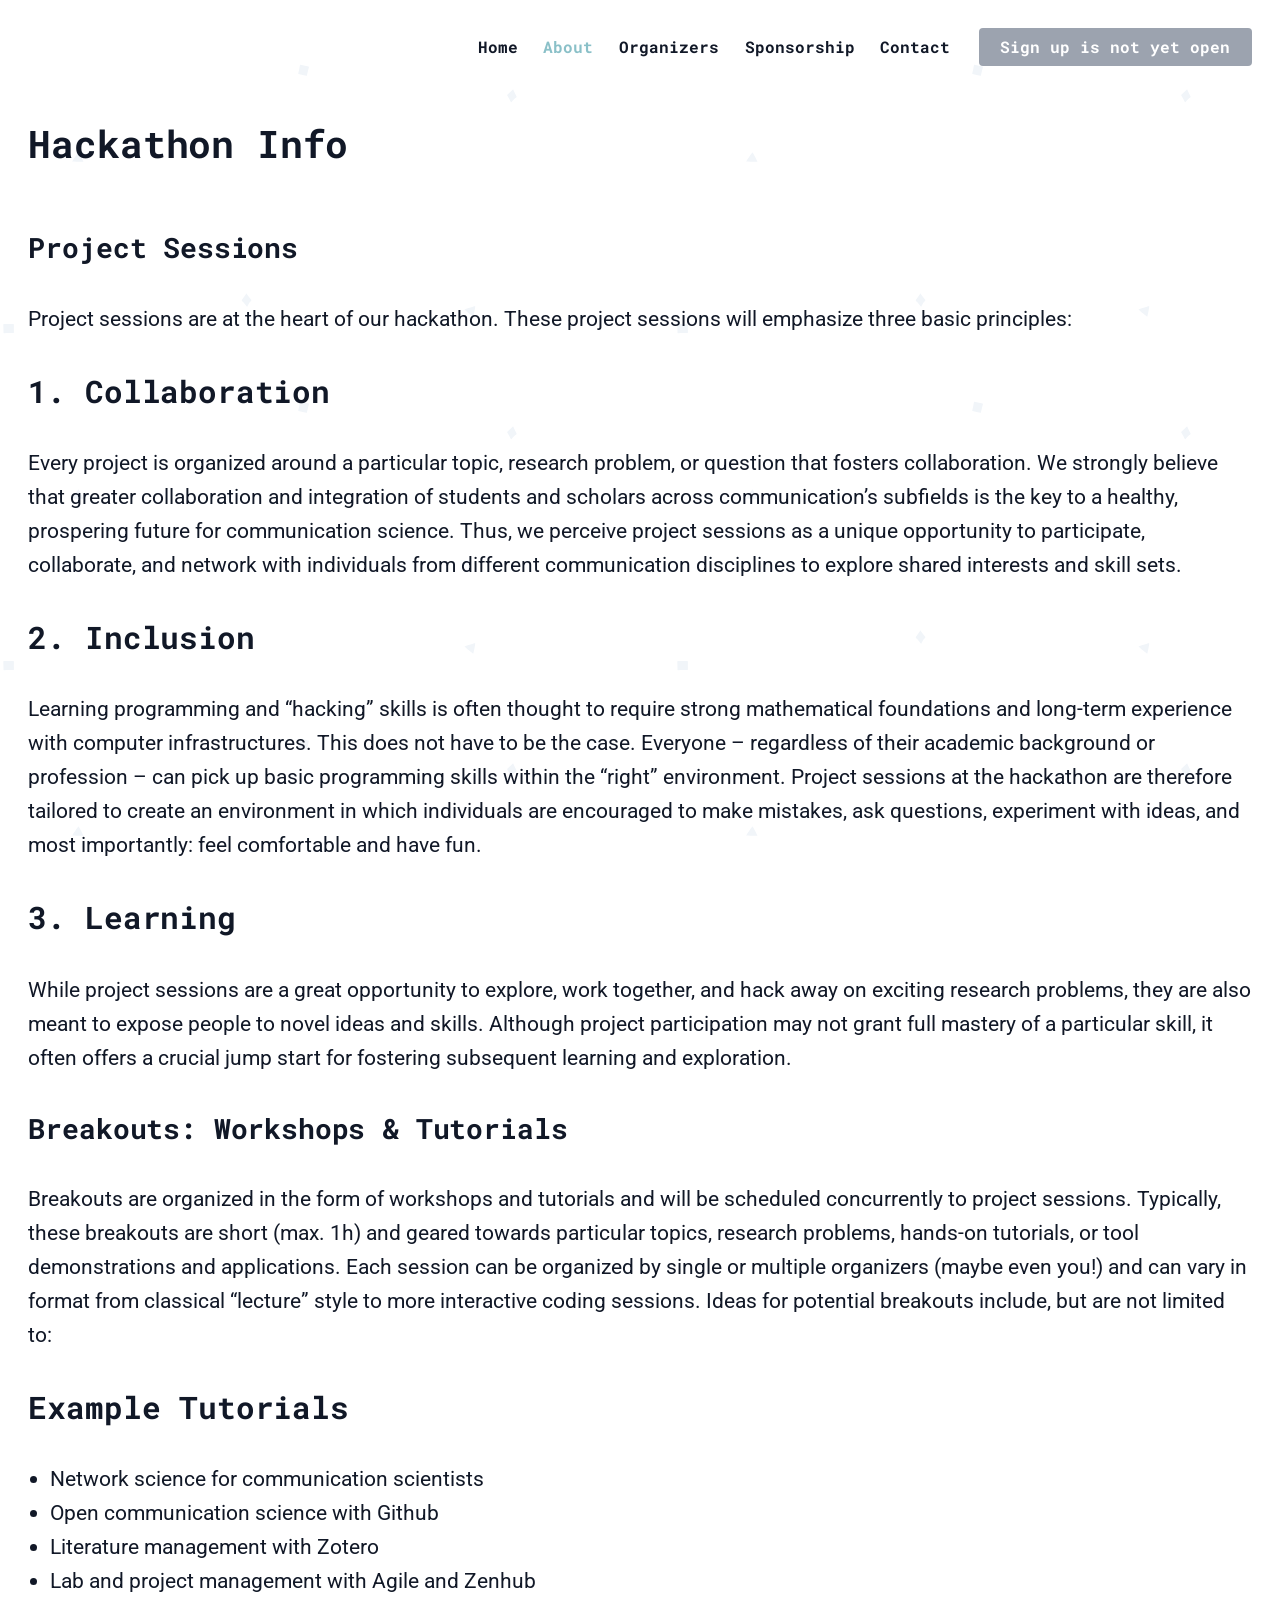
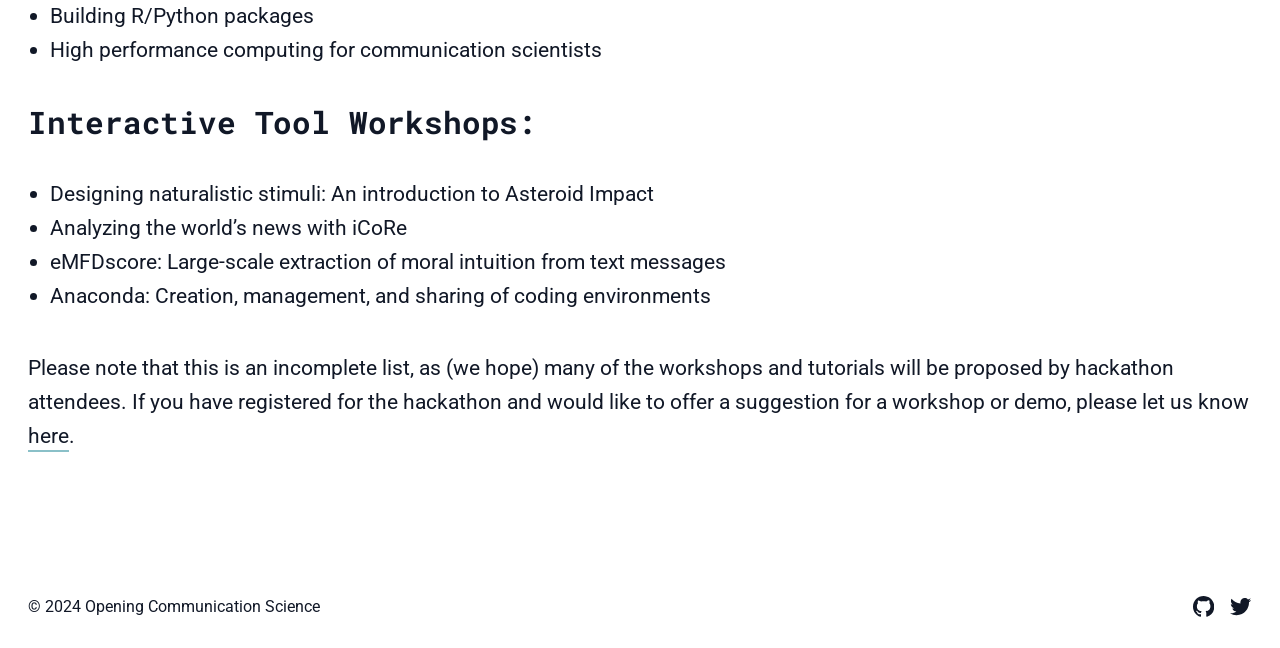
==== commit a0d61aa9: "deploy: 485176fbfed4f9a5d04dbdcc7a09c23669165b65" ====
--- a/about/index.html
+++ b/about/index.html
@@ -1,5 +1,5 @@
-<!doctype html><html lang="en"><head><meta charset="utf-8"><meta name="viewport" content="width=device-width,initial-scale=1"><title>About | Opening Communication Science</title><link rel="stylesheet" href="/commhack-site/css/main.min.css"><script src="/commhack-site/js/main.min.js" defer="defer"></script><script async src="https://www.googletagmanager.com/gtag/js?id=UA-152389130-1"></script><script>window.dataLayer = window.dataLayer || [];
+<!doctype html><html lang="en"><head><meta charset="utf-8"><meta name="viewport" content="width=device-width,initial-scale=1"><title>About | Opening Communication Science</title><link rel="stylesheet" href="/css/main.min.css"><script src="/js/main.min.js" defer="defer"></script><script async src="https://www.googletagmanager.com/gtag/js?id=UA-152389130-1"></script><script>window.dataLayer = window.dataLayer || [];
         function gtag(){dataLayer.push(arguments);}
         gtag('js', new Date());
 
-        gtag('config', 'UA-152389130-1');</script><meta name="description" content="More information about the 2022 hackathon"><meta name="format-detection" content="telephone=no"><meta name="robots" content="index,follow"><link rel="canonical" href="https://hackingcommsci.org/about/"><meta name="twitter:card" content="summary_large_image"><meta name="twitter:title" content="About | Opening Communication Science"><meta name="twitter:description" content="More information about the 2022 hackathon"><meta name="twitter:site" content="@jake_fisher"><meta name="twitter:creator" content="@jake_fisher"><meta name="twitter:image:src" content="https://hackingcommsci.org/commhack-site/images/meta/social_image.png"><meta name="og:title" content="About | Opening Communication Science"><meta name="og:description" content="More information about the 2022 hackathon"><meta name="og:image" content="https://hackingcommsci.org/commhack-site/images/meta/social_image.png"><meta name="og:url" content="https://hackingcommsci.org/about/"><meta name="og:site_name" content="Opening Communication Science"><meta name="og:locale" content="en_GB"><meta name="og:type" content="website"><link rel="icon" type="image/svg+xml" href="/commhack-site/commhack-site/favicon.svg"><link rel="icon" type="image/png" href="/commhack-site/commhack-site/favicon.png"><link rel="apple-touch-icon" href="/commhack-site/commhack-site/images/meta/ios_app_image.png" sizes="180x180"></head><body id="page-about" class="type-page page-about bg-white color-primary font-base leading-normal"><a class="sr-only" href="#main">Skip to content</a><div id="wrapper" class="wrapper box-flex pb-900"><header id="header" class="header"><div class="header-inner inner pt-600 pb-600 mobileL:box-flex"><a class="logo box-block color-white weight-bold" href="/commhack-site/" title="#HACKICA20">#HACKICA20</a><nav id="nav" class="nav box-hidden mobileXL:box-block" aria-label="Primary"><ul class="menu mobileXL:box-flex"><li class="item"><a href="/commhack-site/" style="border-radius: .1em" class="link box-block color-primary text-400 weight-semibold pl-300 pr-300">Home</a></li><li class="item"><a href="/commhack-site/about/" style="border-radius: .1em" class="link box-block color-primary text-400 weight-semibold pl-300 pr-300 active" aria-current="page">About</a></li><li class="item"><a href="/commhack-site/organizers/" style="border-radius: .1em" class="link box-block color-primary text-400 weight-semibold pl-300 pr-300">Organizers</a></li><li class="item"><a href="/commhack-site/sponsorship/" style="border-radius: .1em" class="link box-block color-primary text-400 weight-semibold pl-300 pr-300">Sponsorship</a></li><li class="item"><a href="/commhack-site/contact/" style="border-radius: .1em" class="link box-block color-primary text-400 weight-semibold pl-300 pr-300">Contact</a></li><li class="item ml-400"><a href="" class="link link-get-started bg-grey box-block color-white text-400 weight-semibold pl-500 pr-500">Sign up is not yet open</a></li></ul></nav></div></header><main id="main" class="main inner box-flex pt-600 pb-1100" tabindex="-1"><article id="container-centre" class="column centre"><header class="page-header"><h1 class="page-title">Hackathon Info</h1></header><div class="content flow"><h2>Project Sessions</h2><p>Project sessions are at the heart of our hackathon. These project sessions will emphasize three basic principles:</p><h3>1. Collaboration</h3><p>Every project is organized around a particular topic, research problem, or question that fosters collaboration. We strongly believe that greater collaboration and integration of students and scholars across communication’s subfields is the key to a healthy, prospering future for communication science. Thus, we perceive project sessions as a unique opportunity to participate, collaborate, and network with individuals from different communication disciplines to explore shared interests and skill sets.</p><h3>2. Inclusion</h3><p>Learning programming and “hacking” skills is often thought to require strong mathematical foundations and long-term experience with computer infrastructures. This does not have to be the case. Everyone – regardless of their academic background or profession – can pick up basic programming skills within the “right” environment. Project sessions at the hackathon are therefore tailored to create an environment in which individuals are encouraged to make mistakes, ask questions, experiment with ideas, and most importantly: feel comfortable and have fun.</p><h3>3. Learning</h3><p>While project sessions are a great opportunity to explore, work together, and hack away on exciting research problems, they are also meant to expose people to novel ideas and skills. Although project participation may not grant full mastery of a particular skill, it often offers a crucial jump start for fostering subsequent learning and exploration.</p><h2>Breakouts: Workshops &amp; Tutorials</h2><p>Breakouts are organized in the form of workshops and tutorials and will be scheduled concurrently to project sessions. Typically, these breakouts are short (max. 1h) and geared towards particular topics, research problems, hands-on tutorials, or tool demonstrations and applications. Each session can be organized by single or multiple organizers (maybe even you!) and can vary in format from classical “lecture” style to more interactive coding sessions. Ideas for potential breakouts include, but are not limited to:</p><h3>Example Tutorials</h3><ul><li>Network science for communication scientists</li><li>Open communication science with Github</li><li>Literature management with Zotero</li><li>Lab and project management with Agile and Zenhub</li><li>Building R/Python packages</li><li>High performance computing for communication scientists</li></ul><h3>Interactive Tool Workshops:</h3><ul><li>Designing naturalistic stimuli: An introduction to Asteroid Impact</li><li>Analyzing the world’s news with iCoRe</li><li>eMFDscore: Large-scale extraction of moral intuition from text messages</li><li>Anaconda: Creation, management, and sharing of coding environments</li></ul><p>Please note that this is an incomplete list, as (we hope) many of the workshops and tutorials will be proposed by hackathon attendees. If you have registered for the hackathon and would like to offer a suggestion for a workshop or demo, please let us know <a href="https://mediaillinois.co1.qualtrics.com/jfe/form/SV_9S20aEF33zdWPe6">here</a>.</p></div></article></main><footer id="footer" class="footer bg-white"><div class="footer-inner inner box-flex pt-600 pb-600"><p class="color-primary text-400">© 2024 Opening Communication Science</p><ul class="social-icons box-flex"><li class="ml-400"><a href="https://github.com/jacobtfisher/commhack-2022" class="icon-link box-block color-primary" target="_blank" rel="noreferrer noopener"><span class="sr-only">Find me on github</span> <svg class="icon box-block" fill="currentColor" aria-hidden="true"><use xmlns:xlink="http://www.w3.org/1999/xlink" xlink:href="/commhack-site/images/icons/icon-library.svg#icon-github"></use></svg></a></li><li class="ml-400"><a href="https://twitter.com/hackingcommsci" class="icon-link box-block color-primary" target="_blank" rel="noreferrer noopener"><span class="sr-only">Find me on twitter</span> <svg class="icon box-block" fill="currentColor" aria-hidden="true"><use xmlns:xlink="http://www.w3.org/1999/xlink" xlink:href="/commhack-site/images/icons/icon-library.svg#icon-twitter"></use></svg></a></li></ul></div></footer></div><nav id="mobile-nav" class="mobile-nav width-full height-screen box-flex bg-white pl-700 pr-700 pt-800 z-20 mobileXL:box-hidden" aria-label="Mobile"><ul class="width-full"><li class="item"><a href="/commhack-site/" class="link box-block color-primary text-600 weight-bold">Home</a></li><li class="item"><a href="/commhack-site/about/" class="link box-block color-primary text-600 weight-bold active" aria-current="page">About</a></li><li class="item"><a href="/commhack-site/organizers/" class="link box-block color-primary text-600 weight-bold">Organizers</a></li><li class="item"><a href="/commhack-site/sponsorship/" class="link box-block color-primary text-600 weight-bold">Sponsorship</a></li><li class="item"><a href="/commhack-site/contact/" class="link box-block color-primary text-600 weight-bold">Contact</a></li></ul></nav><button id="mobile-nav-toggle" class="mobile-nav-toggle box-flex width-full bg-secondary z-20 mobileXL:box-hidden" aria-label="Mobile Navigation Toggle" aria-expanded="false" aria-controls="mobile-nav"><span class="mobile-nav-label text-400 weight-bold color-white">Menu</span> <span class="mobile-nav-icon box-flex ml-300" aria-hidden="true"><span class="icon-line box-block bg-white"></span> <span class="icon-line box-block bg-white"></span> <span class="icon-line box-block bg-white"></span></span></button></body></html>+        gtag('config', 'UA-152389130-1');</script><meta name="description" content="More information about the 2022 hackathon"><meta name="format-detection" content="telephone=no"><meta name="robots" content="index,follow"><link rel="canonical" href="https://hackingcommsci.org/about/"><meta name="twitter:card" content="summary_large_image"><meta name="twitter:title" content="About | Opening Communication Science"><meta name="twitter:description" content="More information about the 2022 hackathon"><meta name="twitter:site" content="@jake_fisher"><meta name="twitter:creator" content="@jake_fisher"><meta name="twitter:image:src" content="https://hackingcommsci.org/images/meta/social_image.png"><meta name="og:title" content="About | Opening Communication Science"><meta name="og:description" content="More information about the 2022 hackathon"><meta name="og:image" content="https://hackingcommsci.org/images/meta/social_image.png"><meta name="og:url" content="https://hackingcommsci.org/about/"><meta name="og:site_name" content="Opening Communication Science"><meta name="og:locale" content="en_GB"><meta name="og:type" content="website"><link rel="icon" type="image/svg+xml" href="/favicon.svg"><link rel="icon" type="image/png" href="/favicon.png"><link rel="apple-touch-icon" href="/images/meta/ios_app_image.png" sizes="180x180"></head><body id="page-about" class="type-page page-about bg-white color-primary font-base leading-normal"><a class="sr-only" href="#main">Skip to content</a><div id="wrapper" class="wrapper box-flex pb-900"><header id="header" class="header"><div class="header-inner inner pt-600 pb-600 mobileL:box-flex"><a class="logo box-block color-white weight-bold" href="/" title="#HACKICA20">#HACKICA20</a><nav id="nav" class="nav box-hidden mobileXL:box-block" aria-label="Primary"><ul class="menu mobileXL:box-flex"><li class="item"><a href="/" style="border-radius: .1em" class="link box-block color-primary text-400 weight-semibold pl-300 pr-300">Home</a></li><li class="item"><a href="/about/" style="border-radius: .1em" class="link box-block color-primary text-400 weight-semibold pl-300 pr-300 active" aria-current="page">About</a></li><li class="item"><a href="/organizers/" style="border-radius: .1em" class="link box-block color-primary text-400 weight-semibold pl-300 pr-300">Organizers</a></li><li class="item"><a href="/sponsorship/" style="border-radius: .1em" class="link box-block color-primary text-400 weight-semibold pl-300 pr-300">Sponsorship</a></li><li class="item"><a href="/contact/" style="border-radius: .1em" class="link box-block color-primary text-400 weight-semibold pl-300 pr-300">Contact</a></li><li class="item ml-400"><a href="" class="link link-get-started bg-grey box-block color-white text-400 weight-semibold pl-500 pr-500">Sign up is not yet open</a></li></ul></nav></div></header><main id="main" class="main inner box-flex pt-600 pb-1100" tabindex="-1"><article id="container-centre" class="column centre"><header class="page-header"><h1 class="page-title">Hackathon Info</h1></header><div class="content flow"><h2>Project Sessions</h2><p>Project sessions are at the heart of our hackathon. These project sessions will emphasize three basic principles:</p><h3>1. Collaboration</h3><p>Every project is organized around a particular topic, research problem, or question that fosters collaboration. We strongly believe that greater collaboration and integration of students and scholars across communication’s subfields is the key to a healthy, prospering future for communication science. Thus, we perceive project sessions as a unique opportunity to participate, collaborate, and network with individuals from different communication disciplines to explore shared interests and skill sets.</p><h3>2. Inclusion</h3><p>Learning programming and “hacking” skills is often thought to require strong mathematical foundations and long-term experience with computer infrastructures. This does not have to be the case. Everyone – regardless of their academic background or profession – can pick up basic programming skills within the “right” environment. Project sessions at the hackathon are therefore tailored to create an environment in which individuals are encouraged to make mistakes, ask questions, experiment with ideas, and most importantly: feel comfortable and have fun.</p><h3>3. Learning</h3><p>While project sessions are a great opportunity to explore, work together, and hack away on exciting research problems, they are also meant to expose people to novel ideas and skills. Although project participation may not grant full mastery of a particular skill, it often offers a crucial jump start for fostering subsequent learning and exploration.</p><h2>Breakouts: Workshops &amp; Tutorials</h2><p>Breakouts are organized in the form of workshops and tutorials and will be scheduled concurrently to project sessions. Typically, these breakouts are short (max. 1h) and geared towards particular topics, research problems, hands-on tutorials, or tool demonstrations and applications. Each session can be organized by single or multiple organizers (maybe even you!) and can vary in format from classical “lecture” style to more interactive coding sessions. Ideas for potential breakouts include, but are not limited to:</p><h3>Example Tutorials</h3><ul><li>Network science for communication scientists</li><li>Open communication science with Github</li><li>Literature management with Zotero</li><li>Lab and project management with Agile and Zenhub</li><li>Building R/Python packages</li><li>High performance computing for communication scientists</li></ul><h3>Interactive Tool Workshops:</h3><ul><li>Designing naturalistic stimuli: An introduction to Asteroid Impact</li><li>Analyzing the world’s news with iCoRe</li><li>eMFDscore: Large-scale extraction of moral intuition from text messages</li><li>Anaconda: Creation, management, and sharing of coding environments</li></ul><p>Please note that this is an incomplete list, as (we hope) many of the workshops and tutorials will be proposed by hackathon attendees. If you have registered for the hackathon and would like to offer a suggestion for a workshop or demo, please let us know <a href="https://mediaillinois.co1.qualtrics.com/jfe/form/SV_9S20aEF33zdWPe6">here</a>.</p></div></article></main><footer id="footer" class="footer bg-white"><div class="footer-inner inner box-flex pt-600 pb-600"><p class="color-primary text-400">© 2024 Opening Communication Science</p><ul class="social-icons box-flex"><li class="ml-400"><a href="https://github.com/jacobtfisher/commhack-2022" class="icon-link box-block color-primary" target="_blank" rel="noreferrer noopener"><span class="sr-only">Find me on github</span> <svg class="icon box-block" fill="currentColor" aria-hidden="true"><use xmlns:xlink="http://www.w3.org/1999/xlink" xlink:href="/images/icons/icon-library.svg#icon-github"></use></svg></a></li><li class="ml-400"><a href="https://twitter.com/hackingcommsci" class="icon-link box-block color-primary" target="_blank" rel="noreferrer noopener"><span class="sr-only">Find me on twitter</span> <svg class="icon box-block" fill="currentColor" aria-hidden="true"><use xmlns:xlink="http://www.w3.org/1999/xlink" xlink:href="/images/icons/icon-library.svg#icon-twitter"></use></svg></a></li></ul></div></footer></div><nav id="mobile-nav" class="mobile-nav width-full height-screen box-flex bg-white pl-700 pr-700 pt-800 z-20 mobileXL:box-hidden" aria-label="Mobile"><ul class="width-full"><li class="item"><a href="/" class="link box-block color-primary text-600 weight-bold">Home</a></li><li class="item"><a href="/about/" class="link box-block color-primary text-600 weight-bold active" aria-current="page">About</a></li><li class="item"><a href="/organizers/" class="link box-block color-primary text-600 weight-bold">Organizers</a></li><li class="item"><a href="/sponsorship/" class="link box-block color-primary text-600 weight-bold">Sponsorship</a></li><li class="item"><a href="/contact/" class="link box-block color-primary text-600 weight-bold">Contact</a></li></ul></nav><button id="mobile-nav-toggle" class="mobile-nav-toggle box-flex width-full bg-secondary z-20 mobileXL:box-hidden" aria-label="Mobile Navigation Toggle" aria-expanded="false" aria-controls="mobile-nav"><span class="mobile-nav-label text-400 weight-bold color-white">Menu</span> <span class="mobile-nav-icon box-flex ml-300" aria-hidden="true"><span class="icon-line box-block bg-white"></span> <span class="icon-line box-block bg-white"></span> <span class="icon-line box-block bg-white"></span></span></button></body></html>
--- a/css/main.min.css
+++ b/css/main.min.css
@@ -0,0 +1 @@
+@charset "UTF-8";@import url(https://cdn-uicons.flaticon.com/uicons-regular-rounded/css/uicons-regular-rounded.css);@import url(https://fonts.googleapis.com/css2?family=Roboto+Mono:ital,wght@0,100;0,200;0,300;0,400;0,500;0,600;0,700;1,100;1,200;1,300;1,400;1,500;1,600;1,700&family=Roboto:ital,wght@0,100;0,300;0,400;0,500;0,700;0,900;1,100;1,300;1,400;1,500;1,700;1,900&display=swap);.bg-primary{background:#111827}.bg-secondary{background:#8ac0c8}.bg-light-red{background:#f87171}.bg-grey{background:#9ca3af}.bg-light-grey{background:#f3f4f6}.bg-white{background:#fff}.color-primary{color:#111827}.color-secondary{color:#8ac0c8}.color-light-red{color:#f87171}.color-grey{color:#9ca3af}.color-light-grey{color:#f3f4f6}.color-white{color:#fff}.font-base{font-family:Roboto,ui-sans-serif,system-ui,-apple-system,BlinkMacSystemFont,sans-serif}.font-heading{font-family:Roboto Mono,ui-monospace,system-ui,-apple-system,BlinkMacSystemFont,monospace}.box-block{display:block}.box-inline-block{display:inline-block}.box-flex{display:flex}.box-grid{display:grid}.box-hidden{display:none}.mt-200{margin-top:clamp(.56rem,.53rem + .16vw,.64rem)}.mt-300{margin-top:clamp(.7rem,.66rem + .2vw,.8rem)}.mt-400{margin-top:clamp(.88rem,.83rem + .24vw,1rem)}.mt-500{margin-top:clamp(1.09rem,1rem + .47vw,1.33rem)}.mt-600{margin-top:clamp(1.37rem,1.21rem + .8vw,1.78rem)}.mt-700{margin-top:clamp(1.71rem,1.45rem + 1.29vw,2.37rem)}.mt-800{margin-top:clamp(2.14rem,1.74rem + 1.99vw,3.16rem)}.mt-900{margin-top:clamp(2.67rem,2.07rem + 3vw,4.21rem)}.mt-1000{margin-top:clamp(3.34rem,2.45rem + 4.43vw,5.61rem)}.mt-1100{margin-top:clamp(4.18rem,3.06rem + 5.54vw,7.01rem)}.mb-200{margin-bottom:clamp(.56rem,.53rem + .16vw,.64rem)}.mb-300{margin-bottom:clamp(.7rem,.66rem + .2vw,.8rem)}.mb-400{margin-bottom:clamp(.88rem,.83rem + .24vw,1rem)}.mb-500{margin-bottom:clamp(1.09rem,1rem + .47vw,1.33rem)}.mb-600{margin-bottom:clamp(1.37rem,1.21rem + .8vw,1.78rem)}.mb-700{margin-bottom:clamp(1.71rem,1.45rem + 1.29vw,2.37rem)}.mb-800{margin-bottom:clamp(2.14rem,1.74rem + 1.99vw,3.16rem)}.mb-900{margin-bottom:clamp(2.67rem,2.07rem + 3vw,4.21rem)}.mb-1000{margin-bottom:clamp(3.34rem,2.45rem + 4.43vw,5.61rem)}.mb-1100{margin-bottom:clamp(4.18rem,3.06rem + 5.54vw,7.01rem)}.ml-200{margin-left:clamp(.56rem,.53rem + .16vw,.64rem)}.ml-300{margin-left:clamp(.7rem,.66rem + .2vw,.8rem)}.ml-400{margin-left:clamp(.88rem,.83rem + .24vw,1rem)}.ml-500{margin-left:clamp(1.09rem,1rem + .47vw,1.33rem)}.ml-600{margin-left:clamp(1.37rem,1.21rem + .8vw,1.78rem)}.ml-700{margin-left:clamp(1.71rem,1.45rem + 1.29vw,2.37rem)}.ml-800{margin-left:clamp(2.14rem,1.74rem + 1.99vw,3.16rem)}.ml-900{margin-left:clamp(2.67rem,2.07rem + 3vw,4.21rem)}.ml-1000{margin-left:clamp(3.34rem,2.45rem + 4.43vw,5.61rem)}.ml-1100{margin-left:clamp(4.18rem,3.06rem + 5.54vw,7.01rem)}.mr-200{margin-right:clamp(.56rem,.53rem + .16vw,.64rem)}.mr-300{margin-right:clamp(.7rem,.66rem + .2vw,.8rem)}.mr-400{margin-right:clamp(.88rem,.83rem + .24vw,1rem)}.mr-500{margin-right:clamp(1.09rem,1rem + .47vw,1.33rem)}.mr-600{margin-right:clamp(1.37rem,1.21rem + .8vw,1.78rem)}.mr-700{margin-right:clamp(1.71rem,1.45rem + 1.29vw,2.37rem)}.mr-800{margin-right:clamp(2.14rem,1.74rem + 1.99vw,3.16rem)}.mr-900{margin-right:clamp(2.67rem,2.07rem + 3vw,4.21rem)}.mr-1000{margin-right:clamp(3.34rem,2.45rem + 4.43vw,5.61rem)}.mr-1100{margin-right:clamp(4.18rem,3.06rem + 5.54vw,7.01rem)}.pt-200{padding-top:clamp(.56rem,.53rem + .16vw,.64rem)}.pt-300{padding-top:clamp(.7rem,.66rem + .2vw,.8rem)}.pt-400{padding-top:clamp(.88rem,.83rem + .24vw,1rem)}.pt-500{padding-top:clamp(1.09rem,1rem + .47vw,1.33rem)}.pt-600{padding-top:clamp(1.37rem,1.21rem + .8vw,1.78rem)}.pt-700{padding-top:clamp(1.71rem,1.45rem + 1.29vw,2.37rem)}.pt-800{padding-top:clamp(2.14rem,1.74rem + 1.99vw,3.16rem)}.pt-900{padding-top:clamp(2.67rem,2.07rem + 3vw,4.21rem)}.pt-1000{padding-top:clamp(3.34rem,2.45rem + 4.43vw,5.61rem)}.pt-1100{padding-top:clamp(4.18rem,3.06rem + 5.54vw,7.01rem)}.pb-200{padding-bottom:clamp(.56rem,.53rem + .16vw,.64rem)}.pb-300{padding-bottom:clamp(.7rem,.66rem + .2vw,.8rem)}.pb-400{padding-bottom:clamp(.88rem,.83rem + .24vw,1rem)}.pb-500{padding-bottom:clamp(1.09rem,1rem + .47vw,1.33rem)}.pb-600{padding-bottom:clamp(1.37rem,1.21rem + .8vw,1.78rem)}.pb-700{padding-bottom:clamp(1.71rem,1.45rem + 1.29vw,2.37rem)}.pb-800{padding-bottom:clamp(2.14rem,1.74rem + 1.99vw,3.16rem)}.pb-900{padding-bottom:clamp(2.67rem,2.07rem + 3vw,4.21rem)}.pb-1000{padding-bottom:clamp(3.34rem,2.45rem + 4.43vw,5.61rem)}.pb-1100{padding-bottom:clamp(4.18rem,3.06rem + 5.54vw,7.01rem)}.pl-200{padding-left:clamp(.56rem,.53rem + .16vw,.64rem)}.pl-300{padding-left:clamp(.7rem,.66rem + .2vw,.8rem)}.pl-400{padding-left:clamp(.88rem,.83rem + .24vw,1rem)}.pl-500{padding-left:clamp(1.09rem,1rem + .47vw,1.33rem)}.pl-600{padding-left:clamp(1.37rem,1.21rem + .8vw,1.78rem)}.pl-700{padding-left:clamp(1.71rem,1.45rem + 1.29vw,2.37rem)}.pl-800{padding-left:clamp(2.14rem,1.74rem + 1.99vw,3.16rem)}.pl-900{padding-left:clamp(2.67rem,2.07rem + 3vw,4.21rem)}.pl-1000{padding-left:clamp(3.34rem,2.45rem + 4.43vw,5.61rem)}.pl-1100{padding-left:clamp(4.18rem,3.06rem + 5.54vw,7.01rem)}.pr-200{padding-right:clamp(.56rem,.53rem + .16vw,.64rem)}.pr-300{padding-right:clamp(.7rem,.66rem + .2vw,.8rem)}.pr-400{padding-right:clamp(.88rem,.83rem + .24vw,1rem)}.pr-500{padding-right:clamp(1.09rem,1rem + .47vw,1.33rem)}.pr-600{padding-right:clamp(1.37rem,1.21rem + .8vw,1.78rem)}.pr-700{padding-right:clamp(1.71rem,1.45rem + 1.29vw,2.37rem)}.pr-800{padding-right:clamp(2.14rem,1.74rem + 1.99vw,3.16rem)}.pr-900{padding-right:clamp(2.67rem,2.07rem + 3vw,4.21rem)}.pr-1000{padding-right:clamp(3.34rem,2.45rem + 4.43vw,5.61rem)}.pr-1100{padding-right:clamp(4.18rem,3.06rem + 5.54vw,7.01rem)}.text-200{font-size:clamp(.56rem, .53rem + .16vw, .64rem)}.text-300{font-size:clamp(.7rem, .66rem + .2vw, .8rem)}.text-400{font-size:clamp(.88rem, .83rem + .24vw, 1rem)}.text-500{font-size:clamp(1.09rem, 1rem + .47vw, 1.33rem)}.text-600{font-size:clamp(1.37rem, 1.21rem + .8vw, 1.78rem)}.text-700{font-size:clamp(1.71rem, 1.45rem + 1.29vw, 2.37rem)}.text-800{font-size:clamp(2.14rem, 1.74rem + 1.99vw, 3.16rem)}.text-900{font-size:clamp(2.67rem, 2.07rem + 3vw, 4.21rem)}.text-1000{font-size:clamp(3.34rem, 2.45rem + 4.43vw, 5.61rem)}.text-1100{font-size:clamp(4.18rem, 3.06rem + 5.54vw, 7.01rem)}.leading-tight{line-height:1.1}.leading-normal{line-height:1.6}.leading-loose{line-height:2}.weight-thin{font-weight:300}.weight-regular{font-weight:400}.weight-semibold{font-weight:700}.weight-bold{font-weight:900}.width-full{width:100%}.width-screen{width:100vw}.width-half{width:50%}.width-quarter{width:25%}.width-third{width:33.3333333333%}.height-full{height:100%}.height-screen{height:100vh}.length-compact{max-width:25ch}.length-optimal{max-width:75ch}.z--1{z-index:-1}.z-1{z-index:1}.z-2{z-index:2}.z-10{z-index:10}.z-20{z-index:20}@media screen and (min-width :17.5em){.mobileM\:box-block{display:block}.mobileM\:box-inline-block{display:inline-block}.mobileM\:box-flex{display:flex}.mobileM\:box-grid{display:grid}.mobileM\:box-hidden{display:none}.mobileM\:width-full{width:100%}.mobileM\:width-screen{width:100vw}.mobileM\:width-half{width:50%}.mobileM\:width-quarter{width:25%}.mobileM\:width-third{width:33.3333333333%}}@media screen and (min-width :22.5em){.mobileL\:box-block{display:block}.mobileL\:box-inline-block{display:inline-block}.mobileL\:box-flex{display:flex}.mobileL\:box-grid{display:grid}.mobileL\:box-hidden{display:none}.mobileL\:width-full{width:100%}.mobileL\:width-screen{width:100vw}.mobileL\:width-half{width:50%}.mobileL\:width-quarter{width:25%}.mobileL\:width-third{width:33.3333333333%}}@media screen and (min-width :40em){.mobileXL\:box-block{display:block}.mobileXL\:box-inline-block{display:inline-block}.mobileXL\:box-flex{display:flex}.mobileXL\:box-grid{display:grid}.mobileXL\:box-hidden{display:none}.mobileXL\:width-full{width:100%}.mobileXL\:width-screen{width:100vw}.mobileXL\:width-half{width:50%}.mobileXL\:width-quarter{width:25%}.mobileXL\:width-third{width:33.3333333333%}}@media screen and (min-width :48em){.tablet\:box-block{display:block}.tablet\:box-inline-block{display:inline-block}.tablet\:box-flex{display:flex}.tablet\:box-grid{display:grid}.tablet\:box-hidden{display:none}.tablet\:width-full{width:100%}.tablet\:width-screen{width:100vw}.tablet\:width-half{width:50%}.tablet\:width-quarter{width:25%}.tablet\:width-third{width:33.3333333333%}}@media screen and (min-width :64em){.laptop\:box-block{display:block}.laptop\:box-inline-block{display:inline-block}.laptop\:box-flex{display:flex}.laptop\:box-grid{display:grid}.laptop\:box-hidden{display:none}.laptop\:width-full{width:100%}.laptop\:width-screen{width:100vw}.laptop\:width-half{width:50%}.laptop\:width-quarter{width:25%}.laptop\:width-third{width:33.3333333333%}}@media screen and (min-width :80em){.desktop\:box-block{display:block}.desktop\:box-inline-block{display:inline-block}.desktop\:box-flex{display:flex}.desktop\:box-grid{display:grid}.desktop\:box-hidden{display:none}.desktop\:width-full{width:100%}.desktop\:width-screen{width:100vw}.desktop\:width-half{width:50%}.desktop\:width-quarter{width:25%}.desktop\:width-third{width:33.3333333333%}}@media screen and (min-width :90em){.desktopL\:box-block{display:block}.desktopL\:box-inline-block{display:inline-block}.desktopL\:box-flex{display:flex}.desktopL\:box-grid{display:grid}.desktopL\:box-hidden{display:none}.desktopL\:width-full{width:100%}.desktopL\:width-screen{width:100vw}.desktopL\:width-half{width:50%}.desktopL\:width-quarter{width:25%}.desktopL\:width-third{width:33.3333333333%}}@media screen and (min-width :120em){.desktopXL\:box-block{display:block}.desktopXL\:box-inline-block{display:inline-block}.desktopXL\:box-flex{display:flex}.desktopXL\:box-grid{display:grid}.desktopXL\:box-hidden{display:none}.desktopXL\:width-full{width:100%}.desktopXL\:width-screen{width:100vw}.desktopXL\:width-half{width:50%}.desktopXL\:width-quarter{width:25%}.desktopXL\:width-third{width:33.3333333333%}}:root{--max-width:80rem;--gap:clamp(1.37rem, 1.21rem + 0.8vw, 1.78rem);--base-font-size:1rem;--ratio:1.1;--text-200:calc((var(--base-font-size) / var(--ratio)) / var(--ratio) / var(--ratio));--text-300:calc((var(--base-font-size) / var(--ratio)) / var(--ratio));--text-400:calc(var(--text-300) * var(--ratio));--text-500:calc(var(--text-400) * var(--ratio) * var(--ratio));--text-600:calc(var(--text-500) * var(--ratio));--text-700:calc(var(--text-600) * var(--ratio));--text-800:calc(var(--text-700) * var(--ratio));--text-900:calc(var(--text-800) * var(--ratio));--text-1000:calc(var(--text-900) * var(--ratio));--text-1100:calc(var(--text-1000) * var(--ratio));--border-radius:.25rem;--border-size:.15rem;--transition-duration:.25s;--transition-timing:ease-out}@media (min-width :48em){:root{--ratio:1.2}}@media (min-width :64em){:root{--ratio:1.25}}.inner{width:100%;margin:0 auto;max-width:var(--max-width);padding-left:clamp(1.37rem,1.21rem + .8vw,1.78rem);padding-right:clamp(1.37rem,1.21rem + .8vw,1.78rem)}.flow>*+*{margin-top:var(--gap)}@media (min-width :48em){.flow>*+*{--gap:clamp(1.71rem, 1.45rem + 1.29vw, 2.37rem)}}[data-src]{opacity:0}.loaded{opacity:1;transition:opacity var(--transition-duration) var(--transition-timing)}.sr-only{position:absolute;width:1px;height:1px;padding:0;margin:-1px;overflow:hidden;clip:rect(0,0,0,0);white-space:nowrap;border-width:0}.tooltip{position:relative;display:inline-block}.tooltip .tooltiptext{visibility:hidden;width:auto;background-color:#000;color:#fff;text-align:center;padding:5px 5px;border-radius:6px;font-size:.8rem;position:absolute;z-index:1}.tooltip:hover .tooltiptext{visibility:visible}*,::after,::before{box-sizing:border-box}html{min-height:100%;scroll-behavior:smooth}body{overflow-x:hidden;text-rendering:optimizeLegibility;-webkit-font-smoothing:antialiased}blockquote,body,dd,dl,figure,h1,h2,h3,h4,ol,p,ul{margin:0}img{display:block;max-width:100%;height:auto}button,input,select,textarea{font:inherit}@media (prefers-reduced-motion:reduce){*{animation-duration:0s!important;animation-iteration-count:1!important;transition-duration:0s!important;scroll-behavior:auto!important}}ol[class],ul[class]{list-style:none;padding:0}body{font-size:clamp(1.09rem, 1rem + .47vw, 1.33rem)}h1,h2,h3{line-height:1.1;letter-spacing:-.01rem;font-family:"Roboto Mono"}h1{--gap:clamp(1.37rem, 1.21rem + 0.8vw, 1.78rem);font-size:clamp(1.37rem, 1.21rem + .8vw, 1.78rem);margin:0 0 var(--gap)}@media (min-width:40em){h1{--gap:clamp(1.71rem, 1.45rem + 1.29vw, 2.37rem);font-size:clamp(1.71rem, 1.45rem + 1.29vw, 2.37rem);margin:0 0 var(--gap)}}h2{font-size:clamp(1.09rem, 1rem + .47vw, 1.33rem)}@media (min-width:40em){h2{--gap:clamp(1.37rem, 1.21rem + 0.8vw, 1.78rem);font-size:clamp(1.37rem, 1.21rem + .8vw, 1.78rem);margin:0 0 var(--gap)}}h3{font-size:var(--text-700)}.content{word-wrap:break-word}.sub-heading{color:#9ca3af;line-height:1.5;font-weight:500;font-family:"Roboto Mono"}.page-title{margin:0}ol,ul{padding:0 0 0 clamp(1.09rem,1rem + .47vw,1.33rem)}a{text-decoration:none;transition:color var(--transition-duration) var(--transition-timing)}a:not([class]){color:currentColor;border-bottom:var(--border-size) solid #8ac0c8;padding-bottom:.1rem;-webkit-text-decoration-skip:ink;text-decoration-skip-ink:auto}a:not([class]):hover{color:#8ac0c8}:focus{outline:3px solid #8AC0C8;outline-offset:0.25rem}.wrapper{min-height:100vh;flex-direction:column;background-attachment:fixed;background-image:url("data:image/svg+xml;charset=utf-8,%3Csvg xmlns='http://www.w3.org/2000/svg' width='674' height='337' viewBox='0 0 1600 800'%3E%3Cpath fill='%23F1F5F9' d='M1102.5 734.8c2.5-1.2 24.8-8.6 25.6-7.5.5.7-3.9 23.8-4.6 24.5-.2.3-16-12.3-21-17zm123.8-505.7c0-.1-4.9-9.4-7-14.2-.1-.3-.3-1.1-.4-1.6-.1-.4-.3-.7-.6-.9-.3-.2-.6-.1-.8.1l-13.1 12.3c-.2.2-.3.5-.4.8 0 .3 0 .7.2 1 .1.1 1.4 2.5 2.1 3.6 2.4 3.7 6.5 12.1 6.5 12.2.2.3.4.5.7.6.3 0 .5-.1.7-.3 0 0 1.8-2.5 2.7-3.6 1.5-1.6 3-3.2 4.6-4.7 1.2-1.2 1.6-1.4 2.1-1.6.5-.3 1.1-.5 2.5-1.9.4-.5.5-1.3.2-1.8zM33 770.3c0-.7-.5-1.2-1.2-1.2-.1 0-.3 0-.4.1-1.6.2-14.3.1-22.2 0-.3 0-.6.1-.9.4-.2.2-.4.5-.4.9 0 .2 0 4.9.1 5.9l.4 13.6c0 .3.2.6.4.9.2.2.5.3.8.3h.1c7.3-.7 14.7-.9 22-.6.3 0 .7-.1.9-.3.2-.2.4-.6.4-.9-.1-6.1-.1-13.2 0-19.1zM171.1 383.4c1.3-2.5 14.3-22 15.6-21.6.8.3 11.5 21.2 11.5 22.1-.1.3-20.3.1-27.1-.5zm425.3 328.4c-.1-.1-6.7-8.2-9.7-12.5-.2-.3-.5-1-.7-1.5-.2-.4-.4-.7-.7-.8-.3-.1-.6 0-.8.3L574 712c-.2.2-.2.5-.2.9 0 .3.2.7.4.9.1.1 1.8 2.2 2.8 3.1 3.1 3.1 8.8 10.5 8.9 10.6.2.3.5.4.8.4.3 0 .5-.2.6-.5 0 0 1.2-2.8 2-4.1 1.1-1.9 2.3-3.7 3.5-5.5.9-1.4 1.3-1.7 1.7-2 .5-.4 1-.7 2.1-2.4.3-.3.2-1.1-.2-1.6zm131.1-531.9c.6.2 1.3-.2 1.4-.8v-.4c.2-1.4 2.8-12.6 4.5-19.5.1-.3 0-.6-.2-.8-.2-.3-.5-.4-.8-.5-.2 0-4.7-1.1-5.7-1.3l-13.4-2.7c-.3-.1-.7 0-.9.2-.2.2-.4.4-.5.6v.1c-.8 6.5-2.2 13.1-3.9 19.4-.1.3 0 .6.2.9.2.3.5.4.8.5 5.8 1.3 12.7 2.9 18.5 4.3zm1-1.8c-.1-.1-.2-.2-.4-.2.2 0 .3.1.4.2z'/%3E%3Cg fill-opacity='.06' fill='%23FFF'%3E%3Cpath d='M699.6 472.7c-1.5 0-2.8-.8-3.5-2.3-.8-1.9 0-4.2 1.9-5 3.7-1.6 6.8-4.7 8.4-8.5 1.6-3.8 1.7-8.1.2-11.9-.3-.9-.8-1.8-1.2-2.8-.8-1.7-1.8-3.7-2.3-5.9-.9-4.1-.2-8.6 2-12.8 1.7-3.1 4.1-6.1 7.6-9.1 1.6-1.4 4-1.2 5.3.4 1.4 1.6 1.2 4-.4 5.3-2.8 2.5-4.7 4.7-5.9 7-1.4 2.6-1.9 5.3-1.3 7.6.3 1.4 1 2.8 1.7 4.3l1.5 3.3c2.1 5.6 2 12-.3 17.6-2.3 5.5-6.8 10.1-12.3 12.5-.4.2-.9.3-1.4.3zm40.8-51.3c1.5-.2 3 .5 3.8 1.9 1.1 1.8.4 4.2-1.4 5.3-3.7 2.1-6.4 5.6-7.6 9.5-1.2 4-.8 8.4 1.1 12.1.4.9 1 1.7 1.6 2.7 1 1.7 2.2 3.5 3 5.7 1.4 4 1.2 8.7-.6 13.2-1.4 3.4-3.5 6.6-6.8 10.1-1.5 1.6-3.9 1.7-5.5.2-1.6-1.4-1.7-3.9-.2-5.4 2.6-2.8 4.3-5.3 5.3-7.7 1.1-2.8 1.3-5.6.5-7.9-.5-1.3-1.3-2.7-2.2-4.1-.6-1-1.3-2.1-1.9-3.2-2.8-5.4-3.4-11.9-1.7-17.8 1.8-5.9 5.8-11 11.2-14 .4-.4.9-.6 1.4-.6zM261.3 590.9c5.7 6.8 9 15.7 9.4 22.4.5 7.3-2.4 16.4-10.2 20.4-3 1.5-6.7 2.2-11.2 2.2-7.9-.1-12.9-2.9-15.4-8.4-2.1-4.7-2.3-11.4 1.8-15.9 3.2-3.5 7.8-4.1 11.2-1.6 1.2.9 1.5 2.7.6 3.9-.9 1.2-2.7 1.5-3.9.6-1.8-1.3-3.6.6-3.8.8-2.4 2.6-2.1 7-.8 9.9 1.5 3.4 4.7 5 10.4 5.1 3.6 0 6.4-.5 8.6-1.6 4.7-2.4 7.7-8.6 7.2-15-.5-7.3-5.3-18.2-13-23.9-4.2-3.1-8.5-4.1-12.9-3.1-3.1.7-6.2 2.4-9.7 5-6.6 5.1-11.7 11.8-14.2 19-2.7 7.7-2.1 15.8 1.9 23.9.7 1.4.1 3.1-1.3 3.7-1.4.7-3.1.1-3.7-1.3-4.6-9.4-5.4-19.2-2.2-28.2 2.9-8.2 8.6-15.9 16.1-21.6 4.1-3.1 8-5.1 11.8-6 6-1.4 12 0 17.5 4 2.1 1.7 4.1 3.6 5.8 5.7z'/%3E%3Ccircle cx='1013.7' cy='153.9' r='7.1'/%3E%3Ccircle cx='1024.3' cy='132.1' r='7.1'/%3E%3Ccircle cx='1037.3' cy='148.9' r='7.1'/%3E%3Cpath d='M1508.7 297.2c-4.8-5.4-9.7-10.8-14.8-16.2 5.6-5.6 11.1-11.5 15.6-18.2 1.2-1.7.7-4.1-1-5.2-1.7-1.2-4.1-.7-5.2 1-4.2 6.2-9.1 11.6-14.5 16.9-4.8-5-9.7-10-14.7-14.9-1.5-1.5-3.9-1.5-5.3 0-1.5 1.5-1.5 3.9 0 5.3 4.9 4.8 9.7 9.8 14.5 14.8-1.1 1.1-2.3 2.2-3.5 3.2-4.1 3.8-8.4 7.8-12.4 12-1.4 1.5-1.4 3.8 0 5.3 1.5 1.4 3.9 1.4 5.3-.1 3.9-4 8.1-7.9 12.1-11.7 1.2-1.1 2.3-2.2 3.5-3.3 4.9 5.3 9.8 10.6 14.6 15.9l.2.2c1.4 1.4 3.7 1.5 5.2.2 1.7-1.2 1.8-3.6.4-5.2zM327.6 248.6l-.4-2.6c-1.5-11.1-2.2-23.2-2.3-37 0-5.5 0-11.5.2-18.5v-2.3c0-5 0-11.2 3.9-13.5 2.2-1.3 5.1-1 8.5.9 5.7 3.1 13.2 8.7 17.5 14.9 5.5 7.8 7.3 16.9 5 25.7-3.2 12.3-15 31-30 32.1l-2.4.3zm4.5-69.4c-.2 0-.3 0-.4.1-.1.1-.7.5-1.1 2.7-.3 1.9-.3 4.2-.3 6.3v2.4c-.2 6.9-.2 12.8-.2 18.3.1 12.5.7 23.5 2 33.7 11-2.7 20.4-18.1 23-27.8 1.9-7.2.4-14.8-4.2-21.3-3.9-5.5-10.9-10.6-15.9-13.3-1.4-.8-2.4-1.1-2.9-1.1zM516.3 60.8c-.1 0-.2 0-.4-.1-2.4-.7-4-.9-6.7-.7-.7 0-1.3-.5-1.4-1.2 0-.7.5-1.3 1.2-1.4 3.1-.2 4.9 0 7.6.8.7.2 1.1.9.9 1.6-.2.6-.7 1-1.2 1zm-10.2 9.7c-.5 0-1-.3-1.2-.8-.8-2.1-1.2-4.3-1.3-6.6 0-.7.5-1.3 1.2-1.3s1.3.5 1.3 1.2c.1 2 .5 3.9 1.1 5.8.2.7-.1 1.4-.8 1.6 0 .1-.2.1-.3.1zm-12-6.1c-.4 0-.8-.2-1-.5-.4-.6-.3-1.4.2-1.8 1.8-1.4 3.7-2.6 5.8-3.6.6-.3 1.4 0 1.7.6.3.6 0 1.4-.6 1.7-1.9.9-3.7 2-5.3 3.3-.2.2-.5.3-.8.3zm6.4-9.1c-.5 0-.9-.3-1.2-.7-.5-1-1.2-1.9-2.4-3.4-.3-.4-.7-.9-1.1-1.4-.4-.6-.3-1.4.2-1.8.6-.4 1.4-.3 1.8.2.4.5.8 1 1.1 1.4 1.3 1.6 2.1 2.6 2.7 3.9.3.6 0 1.4-.6 1.7-.1.1-.3.1-.5.1zm6.2-.3c-.3 0-.5-.1-.8-.2-.6-.4-.7-1.2-.3-1.8 1.2-1.7 2.3-3.4 3.3-5.2.3-.6 1.1-.9 1.7-.5.6.3.9 1.1.5 1.7-1 1.9-2.2 3.8-3.5 5.6-.2.2-.5.4-.9.4zm522.6 327.8c-.1 0-.2 0-.4-.1-2.4-.7-4-.9-6.7-.7-.7 0-1.3-.5-1.4-1.2 0-.7.5-1.3 1.2-1.4 3.1-.2 4.9 0 7.6.8.7.2 1.1.9.9 1.6-.2.6-.7 1-1.2 1zm-10.2 9.7c-.5 0-1-.3-1.2-.8-.8-2.1-1.2-4.3-1.3-6.6 0-.7.5-1.3 1.2-1.3s1.3.5 1.3 1.2c.1 2 .5 3.9 1.1 5.8.2.7-.1 1.4-.8 1.6 0 .1-.2.1-.3.1zm-12-6.1c-.4 0-.8-.2-1-.5-.4-.6-.3-1.4.2-1.8 1.8-1.4 3.7-2.6 5.8-3.6.6-.3 1.4 0 1.7.6.3.6 0 1.4-.6 1.7-1.9.9-3.7 2-5.3 3.3-.2.2-.5.3-.8.3zm6.4-9.1c-.5 0-.9-.3-1.2-.7-.5-1-1.2-1.9-2.4-3.4-.3-.4-.7-.9-1.1-1.4-.4-.6-.3-1.4.2-1.8.6-.4 1.4-.3 1.8.2.4.5.8 1 1.1 1.4 1.3 1.6 2.1 2.6 2.7 3.9.3.6 0 1.4-.6 1.7-.1.1-.3.1-.5.1zm6.2-.3c-.3 0-.5-.1-.8-.2-.6-.4-.7-1.2-.3-1.8 1.2-1.7 2.3-3.4 3.3-5.2.3-.6 1.1-.9 1.7-.5.6.3.9 1.1.5 1.7-1 1.9-2.2 3.8-3.5 5.6-.2.2-.5.4-.9.4zm310 196.4c-1.4 0-2.9-.2-4.5-.7-8.4-2.7-16.6-12.7-18.7-20-.4-1.4-.7-2.9-.9-4.4-8.1 3.3-15.5 10.6-15.4 21 0 1.5-1.2 2.7-2.7 2.8-1.5 0-2.7-1.2-2.7-2.7-.1-6.7 2.4-12.9 7-18 3.6-4 8.4-7.1 13.7-8.8.5-6.5 3.1-12.9 7.4-17.4 7-7.4 18.2-8.9 27.3-10.1l.7-.1c1.5-.2 2.9.9 3.1 2.3.2 1.5-.9 2.9-2.3 3.1l-.7.1c-8.6 1.2-18.4 2.5-24 8.4-3 3.2-5 7.7-5.7 12.4 7.9-1 17.7 1.3 24.3 5.7 4.3 2.9 7.1 7.8 7.2 12.7.2 4.3-1.7 8.3-5.2 11.1-2.4 1.6-5 2.6-7.9 2.6zm-18.7-26.7c.1 1.5.4 3 .8 4.4 1.7 5.8 8.7 14.2 15.1 16.3 2.8.9 5.1.5 7.2-1.1 2.7-2.1 3.2-4.8 3.1-6.6-.1-3.2-2-6.4-4.8-8.3-5.7-3.9-14.7-5.8-21.4-4.7z'/%3E%3C/g%3E%3C/svg%3E")}@media (min-width :40em){.wrapper{padding-bottom:0}}.header{display:none}@media (min-width :40em){.header{display:block}}.logo{--logo-size:clamp(0.88rem, 0.83rem + 0.24vw, 1rem);font-size:var(--logo-size);margin:0 auto}.logo:hover{color:#8ac0c8}@media (min-width :40em){.logo{--logo-size:clamp(1.09rem, 1rem + 0.47vw, 1.33rem);margin:0 auto 0 0}}@media (min-width :40em){.header-inner{align-items:center;justify-content:space-between}}.nav{font-family:"Roboto Mono"}.nav .link{height:clamp(1.71rem,1.45rem + 1.29vw,2.37rem);line-height:clamp(1.71rem, 1.45rem + 1.29vw, 2.37rem)}.nav .link.active,.nav .link:hover{color:#8ac0c8}.nav .link-get-started{border-radius:var(--border-radius)}.mobile-nav{--transition-duration:.3s;position:fixed;top:0;left:0;overflow-y:auto;transform:translate3d(-100%,0,0);transition:transform var(--transition-duration) cubic-bezier(.77, 0, .175, 1);transition-delay:0.1s;will-change:transform}.mobile-nav.menu-visible{transform:translate3d(0,0,0)}.mobile-nav .link{--gap:.25rem;padding:var(--gap) 0}.mobile-nav .link.active,.mobile-nav .link:hover{color:#8ac0c8}.mobile-nav-toggle{position:fixed;bottom:0;height:clamp(2.67rem,2.07rem + 3vw,4.21rem);align-items:center;justify-content:center;border:0;outline:0}.mobile-nav-toggle .mobile-nav-icon{flex-direction:column}.mobile-nav-toggle .icon-line{--transition-duration:.2s;--transition-timing:cubic-bezier(0, 0, .2, 1);height:2px;width:clamp(1.09rem,1rem + .47vw,1.33rem);transform-origin:7px 1px;transition:transform var(--transition-duration) var(--transition-timing),opacity var(--transition-duration) var(--transition-timing)}.mobile-nav-toggle .icon-line:not(:last-child){margin-bottom:.25rem}.mobile-nav-toggle.expanded .icon-line{margin:0}.mobile-nav-toggle.expanded .icon-line:first-child{transform:rotate(45deg)}.mobile-nav-toggle.expanded .icon-line:nth-child(2){opacity:0}.mobile-nav-toggle.expanded .icon-line:last-child{transform:rotate(-45deg)}.main{flex-direction:column;flex:1}.main:focus{outline:0}.page-header{--gap:clamp(2.14rem, 1.74rem + 1.99vw, 3.16rem);margin-bottom:var(--gap)}@media (min-width :48em){.page-header{--gap:clamp(2.67rem, 2.07rem + 3vw, 4.21rem)}}.footer-inner{align-items:center;justify-content:space-between}.button{display:inline-block;background-color:#8ac0c8;border:0;border-radius:var(--border-radius);color:#fff;padding:clamp(.7rem,.66rem + .2vw,.8rem) clamp(1.09rem,1rem + .47vw,1.33rem);transition:background-color var(--transition-duration) var(--transition-timing);font-weight:900}.button:hover{background-color:#bf8a16}.button:focus{outline:3px solid #8AC0C8;outline-offset:0.25rem}.pagination{--gap:clamp(3.34rem, 2.45rem + 4.43vw, 5.61rem)}.pagination .items{justify-content:space-between;padding:0}.input,.textarea{border:1px solid #9ca3af;border-radius:var(--border-radius);margin:.25rem 0;padding:0 .5rem}.input{height:clamp(2.14rem,1.74rem + 1.99vw,3.16rem)}.textarea{height:clamp(4.18rem,3.06rem + 5.54vw,7.01rem)}.social-icons .icon-link:hover{color:#8ac0c8}.social-icons .icon{--social-icon-size:clamp(1.09rem, 1rem + 0.47vw, 1.33rem);width:var(--social-icon-size);height:var(--social-icon-size)}.image.fit{display:block;margin:0;width:100%;text-align:center;-o-object-fit:cover;object-fit:cover}.image.fit img{width:100%}.image.circle img{border-radius:50%}.callout{display:flex;flex-flow:row wrap;width:100%;background-color:#f3f4f6;border-radius:1em;padding:.5em}.callout .callout-icon{flex:1 1 0;margin:0 clamp(1.09rem,1rem + .47vw,1.33rem) 0 clamp(.56rem,.53rem + .16vw,.64rem);align-self:top}.callout .callout-text{flex:99 1 0;font-size:clamp(.88rem, .83rem + .24vw, 1rem)}.type-post .length-optimal{margin-left:auto;margin-right:auto}.type-post .categories .category:first-child:before{content:"  /  "}.post-image{border-radius:var(--border-radius)}.post-title{font-size:var(--text-1100)}.post-image-caption{text-align:center}.posts{--gap:clamp(4.18rem, 3.06rem + 5.54vw, 7.01rem);align-items:stretch;grid-template-columns:repeat(auto-fit,minmax(16rem,1fr));gap:var(--gap);padding-bottom:15vh}.card{position:relative}.card-header{position:relative}.card-image{border-radius:var(--border-radius)}.card-categories{position:absolute;bottom:0;left:clamp(.7rem,.66rem + .2vw,.8rem);transform:translateY(50%)}.card-categories .category{--border-radius:.15rem;border-radius:var(--border-radius);padding:.25rem .5rem}.card-title-link{border-bottom:var(--border-size) solid #8ac0c8;transition:border-color var(--transition-duration) var(--transition-timing)}.card-title-link:hover{border-bottom-color:#111827}.card .datetime{position:absolute;bottom:0}@media (min-width :48em){.card-title-link{font-size:var(--text-700)}}@media (min-width :64em){.posts{grid-template-columns:repeat(auto-fill,minmax(20rem,1fr))}}.headshot-grid{--gap:clamp(1.71rem, 1.45rem + 1.29vw, 2.37rem);align-items:stretch;grid-template-columns:repeat(auto-fit,minmax(18rem,2fr));gap:var(--gap);padding-bottom:clamp(1.71rem,1.45rem + 1.29vw,2.37rem)}.headshot-grid .headshot-card{overflow:hidden;position:relative;border:2px solid #9ca3af;border-radius:1em}.headshot-grid .headshot-card .card-body{display:flex;flex-direction:column;padding-bottom:1rem}.headshot-grid .headshot-card .card-body .card-header-image{flex:1 1 auto;width:100%}.headshot-grid .headshot-card .card-body .name{flex:1 1 auto;padding:.5rem 1rem;font-size:clamp(1.09rem, 1rem + .47vw, 1.33rem);font-weight:700}.headshot-grid .headshot-card .card-body .affiliation{display:flex;flex-direction:row;flex:1 1 auto;padding:.2rem 1rem;line-height:1;align-items:center}.sponsor-grid{display:flex;flex-flow:row wrap;align-items:center;justify-content:space-around;flex-direction:row;row-gap:4rem;-moz-column-gap:2rem;column-gap:2rem;padding:2rem;max-width:100%}.sponsor-grid .masonry-brick{-o-object-fit:contain;object-fit:contain;height:4em;max-width:60%}.sponsor-grid .masonry-brick img.loaded{-o-object-fit:contain;object-fit:contain;height:100%;width:auto}.sponsor-grid .masonry-brick img.loaded :hover{cursor:pointer}
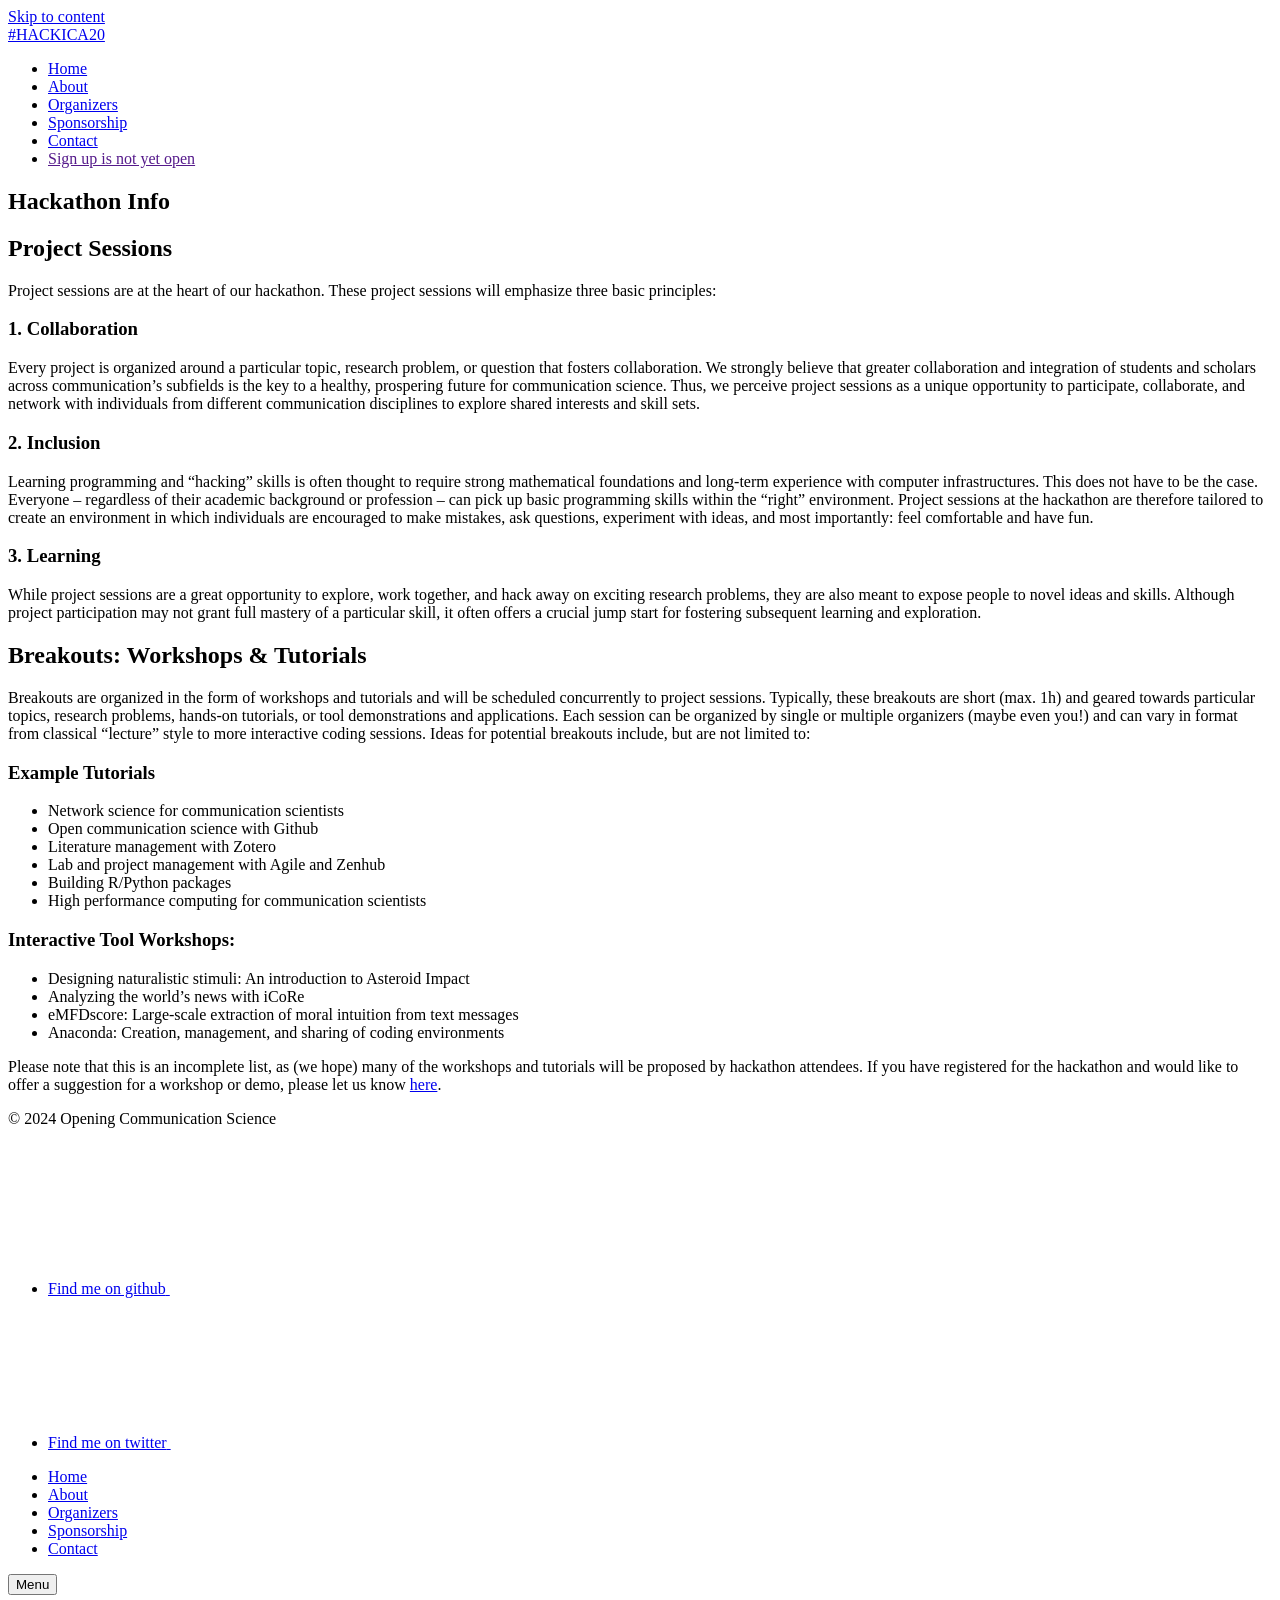
==== commit 33c22127: "deploy: 9ec33d2f02121f098071ca9893dda08651eaa13e" ====
--- a/about/index.html
+++ b/about/index.html
@@ -1,5 +1,5 @@
-<!doctype html><html lang="en"><head><meta charset="utf-8"><meta name="viewport" content="width=device-width,initial-scale=1"><title>About | Opening Communication Science</title><link rel="stylesheet" href="/css/main.min.css"><script src="/js/main.min.js" defer="defer"></script><script async src="https://www.googletagmanager.com/gtag/js?id=UA-152389130-1"></script><script>window.dataLayer = window.dataLayer || [];
+<!doctype html><html lang="en"><head><meta charset="utf-8"><meta name="viewport" content="width=device-width,initial-scale=1"><title>About | Opening Communication Science</title><link rel="stylesheet" href="/commhack-site/css/main.min.css"><script src="/commhack-site/js/main.min.js" defer="defer"></script><script async src="https://www.googletagmanager.com/gtag/js?id=UA-152389130-1"></script><script>window.dataLayer = window.dataLayer || [];
         function gtag(){dataLayer.push(arguments);}
         gtag('js', new Date());
 
-        gtag('config', 'UA-152389130-1');</script><meta name="description" content="More information about the 2022 hackathon"><meta name="format-detection" content="telephone=no"><meta name="robots" content="index,follow"><link rel="canonical" href="https://hackingcommsci.org/about/"><meta name="twitter:card" content="summary_large_image"><meta name="twitter:title" content="About | Opening Communication Science"><meta name="twitter:description" content="More information about the 2022 hackathon"><meta name="twitter:site" content="@jake_fisher"><meta name="twitter:creator" content="@jake_fisher"><meta name="twitter:image:src" content="https://hackingcommsci.org/images/meta/social_image.png"><meta name="og:title" content="About | Opening Communication Science"><meta name="og:description" content="More information about the 2022 hackathon"><meta name="og:image" content="https://hackingcommsci.org/images/meta/social_image.png"><meta name="og:url" content="https://hackingcommsci.org/about/"><meta name="og:site_name" content="Opening Communication Science"><meta name="og:locale" content="en_GB"><meta name="og:type" content="website"><link rel="icon" type="image/svg+xml" href="/favicon.svg"><link rel="icon" type="image/png" href="/favicon.png"><link rel="apple-touch-icon" href="/images/meta/ios_app_image.png" sizes="180x180"></head><body id="page-about" class="type-page page-about bg-white color-primary font-base leading-normal"><a class="sr-only" href="#main">Skip to content</a><div id="wrapper" class="wrapper box-flex pb-900"><header id="header" class="header"><div class="header-inner inner pt-600 pb-600 mobileL:box-flex"><a class="logo box-block color-white weight-bold" href="/" title="#HACKICA20">#HACKICA20</a><nav id="nav" class="nav box-hidden mobileXL:box-block" aria-label="Primary"><ul class="menu mobileXL:box-flex"><li class="item"><a href="/" style="border-radius: .1em" class="link box-block color-primary text-400 weight-semibold pl-300 pr-300">Home</a></li><li class="item"><a href="/about/" style="border-radius: .1em" class="link box-block color-primary text-400 weight-semibold pl-300 pr-300 active" aria-current="page">About</a></li><li class="item"><a href="/organizers/" style="border-radius: .1em" class="link box-block color-primary text-400 weight-semibold pl-300 pr-300">Organizers</a></li><li class="item"><a href="/sponsorship/" style="border-radius: .1em" class="link box-block color-primary text-400 weight-semibold pl-300 pr-300">Sponsorship</a></li><li class="item"><a href="/contact/" style="border-radius: .1em" class="link box-block color-primary text-400 weight-semibold pl-300 pr-300">Contact</a></li><li class="item ml-400"><a href="" class="link link-get-started bg-grey box-block color-white text-400 weight-semibold pl-500 pr-500">Sign up is not yet open</a></li></ul></nav></div></header><main id="main" class="main inner box-flex pt-600 pb-1100" tabindex="-1"><article id="container-centre" class="column centre"><header class="page-header"><h1 class="page-title">Hackathon Info</h1></header><div class="content flow"><h2>Project Sessions</h2><p>Project sessions are at the heart of our hackathon. These project sessions will emphasize three basic principles:</p><h3>1. Collaboration</h3><p>Every project is organized around a particular topic, research problem, or question that fosters collaboration. We strongly believe that greater collaboration and integration of students and scholars across communication’s subfields is the key to a healthy, prospering future for communication science. Thus, we perceive project sessions as a unique opportunity to participate, collaborate, and network with individuals from different communication disciplines to explore shared interests and skill sets.</p><h3>2. Inclusion</h3><p>Learning programming and “hacking” skills is often thought to require strong mathematical foundations and long-term experience with computer infrastructures. This does not have to be the case. Everyone – regardless of their academic background or profession – can pick up basic programming skills within the “right” environment. Project sessions at the hackathon are therefore tailored to create an environment in which individuals are encouraged to make mistakes, ask questions, experiment with ideas, and most importantly: feel comfortable and have fun.</p><h3>3. Learning</h3><p>While project sessions are a great opportunity to explore, work together, and hack away on exciting research problems, they are also meant to expose people to novel ideas and skills. Although project participation may not grant full mastery of a particular skill, it often offers a crucial jump start for fostering subsequent learning and exploration.</p><h2>Breakouts: Workshops &amp; Tutorials</h2><p>Breakouts are organized in the form of workshops and tutorials and will be scheduled concurrently to project sessions. Typically, these breakouts are short (max. 1h) and geared towards particular topics, research problems, hands-on tutorials, or tool demonstrations and applications. Each session can be organized by single or multiple organizers (maybe even you!) and can vary in format from classical “lecture” style to more interactive coding sessions. Ideas for potential breakouts include, but are not limited to:</p><h3>Example Tutorials</h3><ul><li>Network science for communication scientists</li><li>Open communication science with Github</li><li>Literature management with Zotero</li><li>Lab and project management with Agile and Zenhub</li><li>Building R/Python packages</li><li>High performance computing for communication scientists</li></ul><h3>Interactive Tool Workshops:</h3><ul><li>Designing naturalistic stimuli: An introduction to Asteroid Impact</li><li>Analyzing the world’s news with iCoRe</li><li>eMFDscore: Large-scale extraction of moral intuition from text messages</li><li>Anaconda: Creation, management, and sharing of coding environments</li></ul><p>Please note that this is an incomplete list, as (we hope) many of the workshops and tutorials will be proposed by hackathon attendees. If you have registered for the hackathon and would like to offer a suggestion for a workshop or demo, please let us know <a href="https://mediaillinois.co1.qualtrics.com/jfe/form/SV_9S20aEF33zdWPe6">here</a>.</p></div></article></main><footer id="footer" class="footer bg-white"><div class="footer-inner inner box-flex pt-600 pb-600"><p class="color-primary text-400">© 2024 Opening Communication Science</p><ul class="social-icons box-flex"><li class="ml-400"><a href="https://github.com/jacobtfisher/commhack-2022" class="icon-link box-block color-primary" target="_blank" rel="noreferrer noopener"><span class="sr-only">Find me on github</span> <svg class="icon box-block" fill="currentColor" aria-hidden="true"><use xmlns:xlink="http://www.w3.org/1999/xlink" xlink:href="/images/icons/icon-library.svg#icon-github"></use></svg></a></li><li class="ml-400"><a href="https://twitter.com/hackingcommsci" class="icon-link box-block color-primary" target="_blank" rel="noreferrer noopener"><span class="sr-only">Find me on twitter</span> <svg class="icon box-block" fill="currentColor" aria-hidden="true"><use xmlns:xlink="http://www.w3.org/1999/xlink" xlink:href="/images/icons/icon-library.svg#icon-twitter"></use></svg></a></li></ul></div></footer></div><nav id="mobile-nav" class="mobile-nav width-full height-screen box-flex bg-white pl-700 pr-700 pt-800 z-20 mobileXL:box-hidden" aria-label="Mobile"><ul class="width-full"><li class="item"><a href="/" class="link box-block color-primary text-600 weight-bold">Home</a></li><li class="item"><a href="/about/" class="link box-block color-primary text-600 weight-bold active" aria-current="page">About</a></li><li class="item"><a href="/organizers/" class="link box-block color-primary text-600 weight-bold">Organizers</a></li><li class="item"><a href="/sponsorship/" class="link box-block color-primary text-600 weight-bold">Sponsorship</a></li><li class="item"><a href="/contact/" class="link box-block color-primary text-600 weight-bold">Contact</a></li></ul></nav><button id="mobile-nav-toggle" class="mobile-nav-toggle box-flex width-full bg-secondary z-20 mobileXL:box-hidden" aria-label="Mobile Navigation Toggle" aria-expanded="false" aria-controls="mobile-nav"><span class="mobile-nav-label text-400 weight-bold color-white">Menu</span> <span class="mobile-nav-icon box-flex ml-300" aria-hidden="true"><span class="icon-line box-block bg-white"></span> <span class="icon-line box-block bg-white"></span> <span class="icon-line box-block bg-white"></span></span></button></body></html>+        gtag('config', 'UA-152389130-1');</script><meta name="description" content="More information about the 2022 hackathon"><meta name="format-detection" content="telephone=no"><meta name="robots" content="index,follow"><link rel="canonical" href="https://hackingcommsci.org/about/"><meta name="twitter:card" content="summary_large_image"><meta name="twitter:title" content="About | Opening Communication Science"><meta name="twitter:description" content="More information about the 2022 hackathon"><meta name="twitter:site" content="@jake_fisher"><meta name="twitter:creator" content="@jake_fisher"><meta name="twitter:image:src" content="https://hackingcommsci.org/images/meta/social_image.png"><meta name="og:title" content="About | Opening Communication Science"><meta name="og:description" content="More information about the 2022 hackathon"><meta name="og:image" content="https://hackingcommsci.org/images/meta/social_image.png"><meta name="og:url" content="https://hackingcommsci.org/about/"><meta name="og:site_name" content="Opening Communication Science"><meta name="og:locale" content="en_GB"><meta name="og:type" content="website"><link rel="icon" type="image/svg+xml" href="/commhack-site/favicon.svg"><link rel="icon" type="image/png" href="/commhack-site/favicon.png"><link rel="apple-touch-icon" href="/commhack-site/images/meta/ios_app_image.png" sizes="180x180"></head><body id="page-about" class="type-page page-about bg-white color-primary font-base leading-normal"><a class="sr-only" href="#main">Skip to content</a><div id="wrapper" class="wrapper box-flex pb-900"><header id="header" class="header"><div class="header-inner inner pt-600 pb-600 mobileL:box-flex"><a class="logo box-block color-white weight-bold" href="/commhack-site/" title="#HACKICA20">#HACKICA20</a><nav id="nav" class="nav box-hidden mobileXL:box-block" aria-label="Primary"><ul class="menu mobileXL:box-flex"><li class="item"><a href="/commhack-site/" style="border-radius: .1em" class="link box-block color-primary text-400 weight-semibold pl-300 pr-300">Home</a></li><li class="item"><a href="/commhack-site/about/" style="border-radius: .1em" class="link box-block color-primary text-400 weight-semibold pl-300 pr-300 active" aria-current="page">About</a></li><li class="item"><a href="/commhack-site/organizers/" style="border-radius: .1em" class="link box-block color-primary text-400 weight-semibold pl-300 pr-300">Organizers</a></li><li class="item"><a href="/commhack-site/sponsorship/" style="border-radius: .1em" class="link box-block color-primary text-400 weight-semibold pl-300 pr-300">Sponsorship</a></li><li class="item"><a href="/commhack-site/contact/" style="border-radius: .1em" class="link box-block color-primary text-400 weight-semibold pl-300 pr-300">Contact</a></li><li class="item ml-400"><a href="" class="link link-get-started bg-grey box-block color-white text-400 weight-semibold pl-500 pr-500">Sign up is not yet open</a></li></ul></nav></div></header><main id="main" class="main inner box-flex pt-600 pb-1100" tabindex="-1"><article id="container-centre" class="column centre"><header class="page-header"><h1 class="page-title">Hackathon Info</h1></header><div class="content flow"><h2>Project Sessions</h2><p>Project sessions are at the heart of our hackathon. These project sessions will emphasize three basic principles:</p><h3>1. Collaboration</h3><p>Every project is organized around a particular topic, research problem, or question that fosters collaboration. We strongly believe that greater collaboration and integration of students and scholars across communication’s subfields is the key to a healthy, prospering future for communication science. Thus, we perceive project sessions as a unique opportunity to participate, collaborate, and network with individuals from different communication disciplines to explore shared interests and skill sets.</p><h3>2. Inclusion</h3><p>Learning programming and “hacking” skills is often thought to require strong mathematical foundations and long-term experience with computer infrastructures. This does not have to be the case. Everyone – regardless of their academic background or profession – can pick up basic programming skills within the “right” environment. Project sessions at the hackathon are therefore tailored to create an environment in which individuals are encouraged to make mistakes, ask questions, experiment with ideas, and most importantly: feel comfortable and have fun.</p><h3>3. Learning</h3><p>While project sessions are a great opportunity to explore, work together, and hack away on exciting research problems, they are also meant to expose people to novel ideas and skills. Although project participation may not grant full mastery of a particular skill, it often offers a crucial jump start for fostering subsequent learning and exploration.</p><h2>Breakouts: Workshops &amp; Tutorials</h2><p>Breakouts are organized in the form of workshops and tutorials and will be scheduled concurrently to project sessions. Typically, these breakouts are short (max. 1h) and geared towards particular topics, research problems, hands-on tutorials, or tool demonstrations and applications. Each session can be organized by single or multiple organizers (maybe even you!) and can vary in format from classical “lecture” style to more interactive coding sessions. Ideas for potential breakouts include, but are not limited to:</p><h3>Example Tutorials</h3><ul><li>Network science for communication scientists</li><li>Open communication science with Github</li><li>Literature management with Zotero</li><li>Lab and project management with Agile and Zenhub</li><li>Building R/Python packages</li><li>High performance computing for communication scientists</li></ul><h3>Interactive Tool Workshops:</h3><ul><li>Designing naturalistic stimuli: An introduction to Asteroid Impact</li><li>Analyzing the world’s news with iCoRe</li><li>eMFDscore: Large-scale extraction of moral intuition from text messages</li><li>Anaconda: Creation, management, and sharing of coding environments</li></ul><p>Please note that this is an incomplete list, as (we hope) many of the workshops and tutorials will be proposed by hackathon attendees. If you have registered for the hackathon and would like to offer a suggestion for a workshop or demo, please let us know <a href="https://mediaillinois.co1.qualtrics.com/jfe/form/SV_9S20aEF33zdWPe6">here</a>.</p></div></article></main><footer id="footer" class="footer bg-white"><div class="footer-inner inner box-flex pt-600 pb-600"><p class="color-primary text-400">© 2024 Opening Communication Science</p><ul class="social-icons box-flex"><li class="ml-400"><a href="https://github.com/jacobtfisher/commhack-2022" class="icon-link box-block color-primary" target="_blank" rel="noreferrer noopener"><span class="sr-only">Find me on github</span> <svg class="icon box-block" fill="currentColor" aria-hidden="true"><use xmlns:xlink="http://www.w3.org/1999/xlink" xlink:href="/commhack-site/images/icons/icon-library.svg#icon-github"></use></svg></a></li><li class="ml-400"><a href="https://twitter.com/hackingcommsci" class="icon-link box-block color-primary" target="_blank" rel="noreferrer noopener"><span class="sr-only">Find me on twitter</span> <svg class="icon box-block" fill="currentColor" aria-hidden="true"><use xmlns:xlink="http://www.w3.org/1999/xlink" xlink:href="/commhack-site/images/icons/icon-library.svg#icon-twitter"></use></svg></a></li></ul></div></footer></div><nav id="mobile-nav" class="mobile-nav width-full height-screen box-flex bg-white pl-700 pr-700 pt-800 z-20 mobileXL:box-hidden" aria-label="Mobile"><ul class="width-full"><li class="item"><a href="/commhack-site/" class="link box-block color-primary text-600 weight-bold">Home</a></li><li class="item"><a href="/commhack-site/about/" class="link box-block color-primary text-600 weight-bold active" aria-current="page">About</a></li><li class="item"><a href="/commhack-site/organizers/" class="link box-block color-primary text-600 weight-bold">Organizers</a></li><li class="item"><a href="/commhack-site/sponsorship/" class="link box-block color-primary text-600 weight-bold">Sponsorship</a></li><li class="item"><a href="/commhack-site/contact/" class="link box-block color-primary text-600 weight-bold">Contact</a></li></ul></nav><button id="mobile-nav-toggle" class="mobile-nav-toggle box-flex width-full bg-secondary z-20 mobileXL:box-hidden" aria-label="Mobile Navigation Toggle" aria-expanded="false" aria-controls="mobile-nav"><span class="mobile-nav-label text-400 weight-bold color-white">Menu</span> <span class="mobile-nav-icon box-flex ml-300" aria-hidden="true"><span class="icon-line box-block bg-white"></span> <span class="icon-line box-block bg-white"></span> <span class="icon-line box-block bg-white"></span></span></button></body></html>
